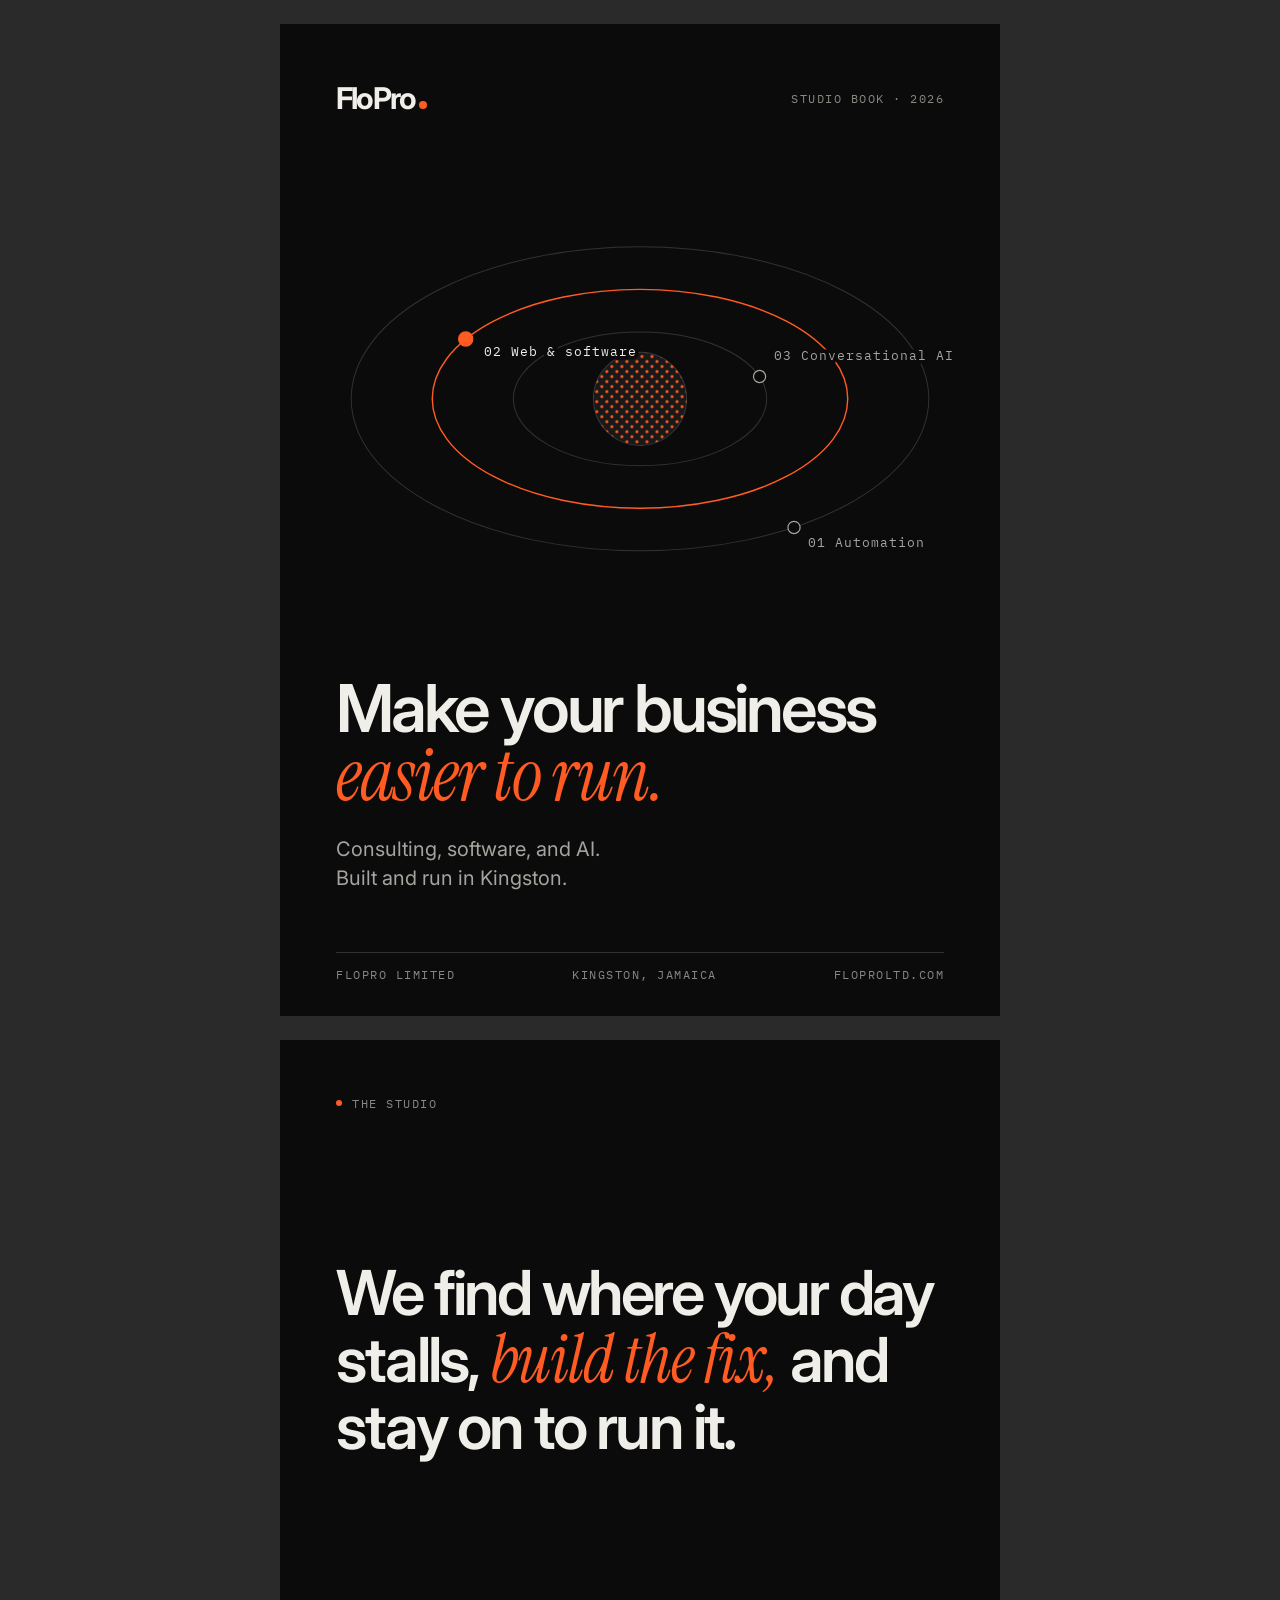
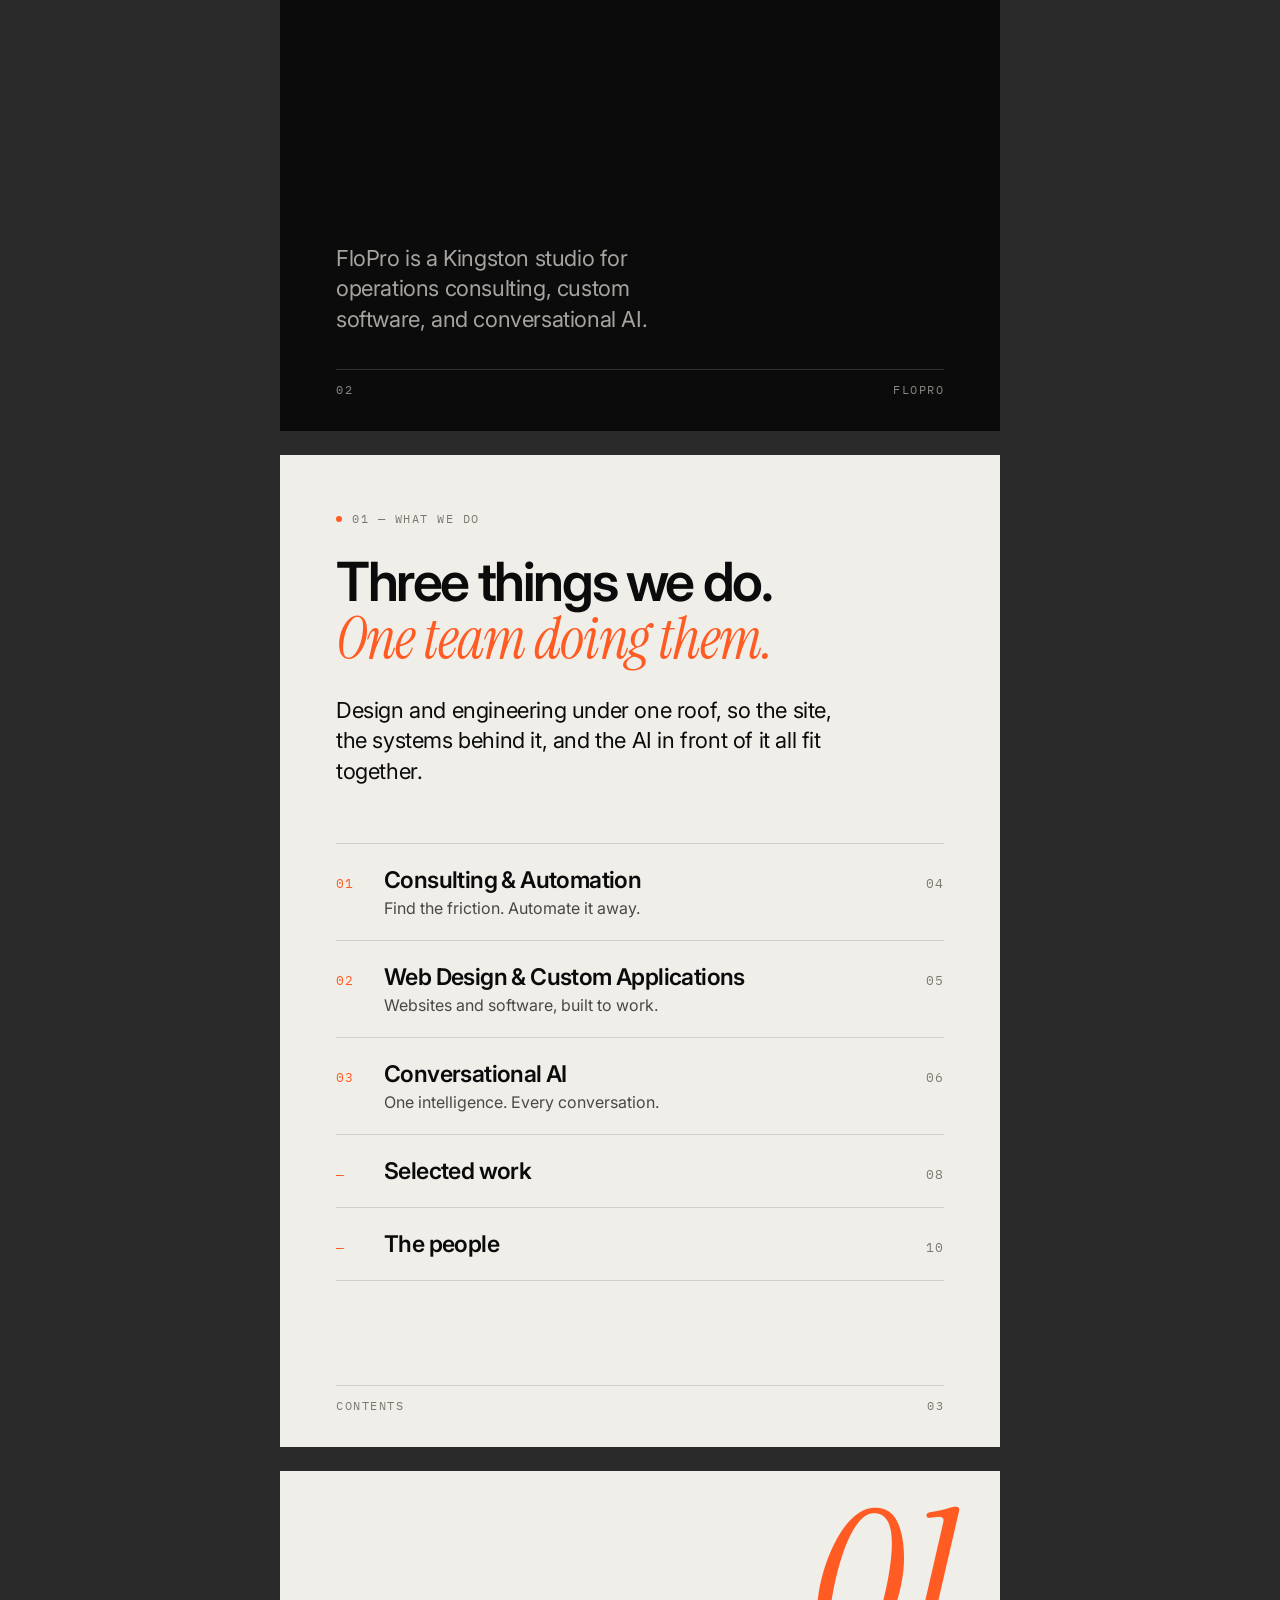
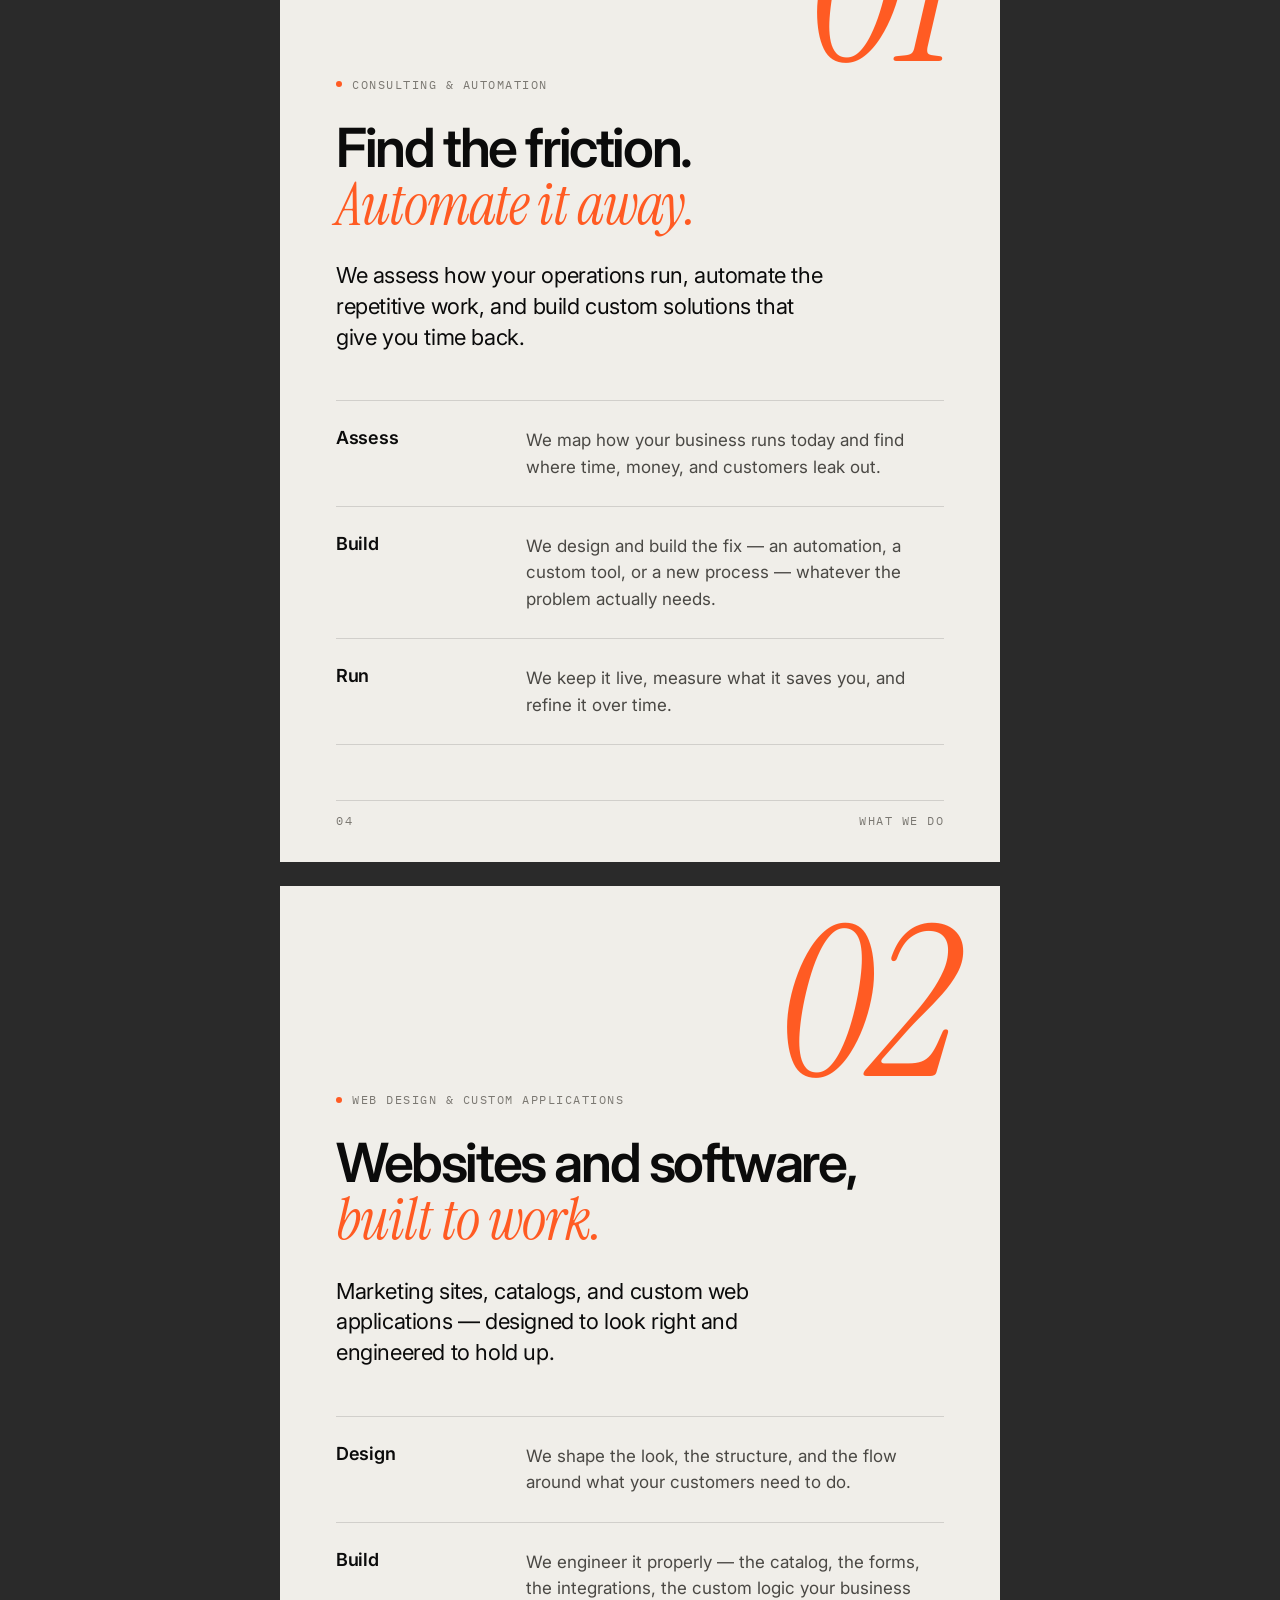
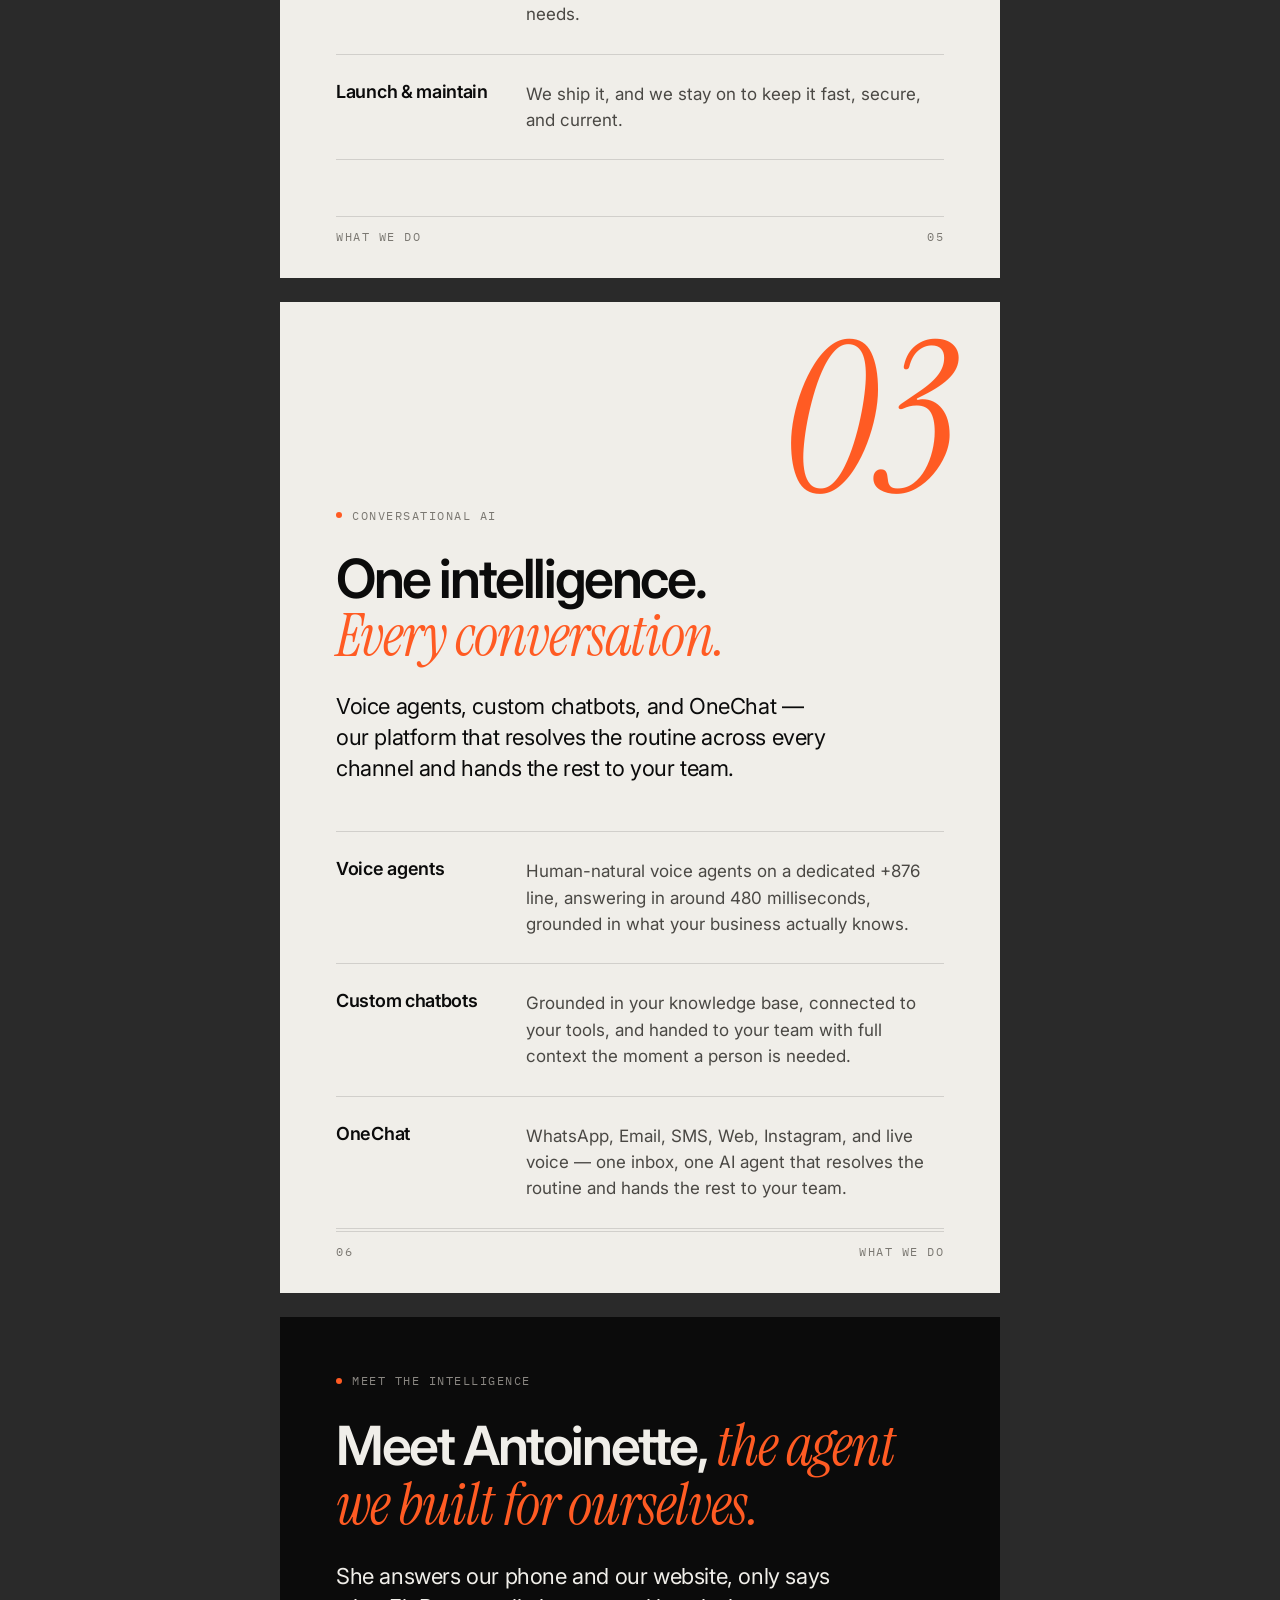
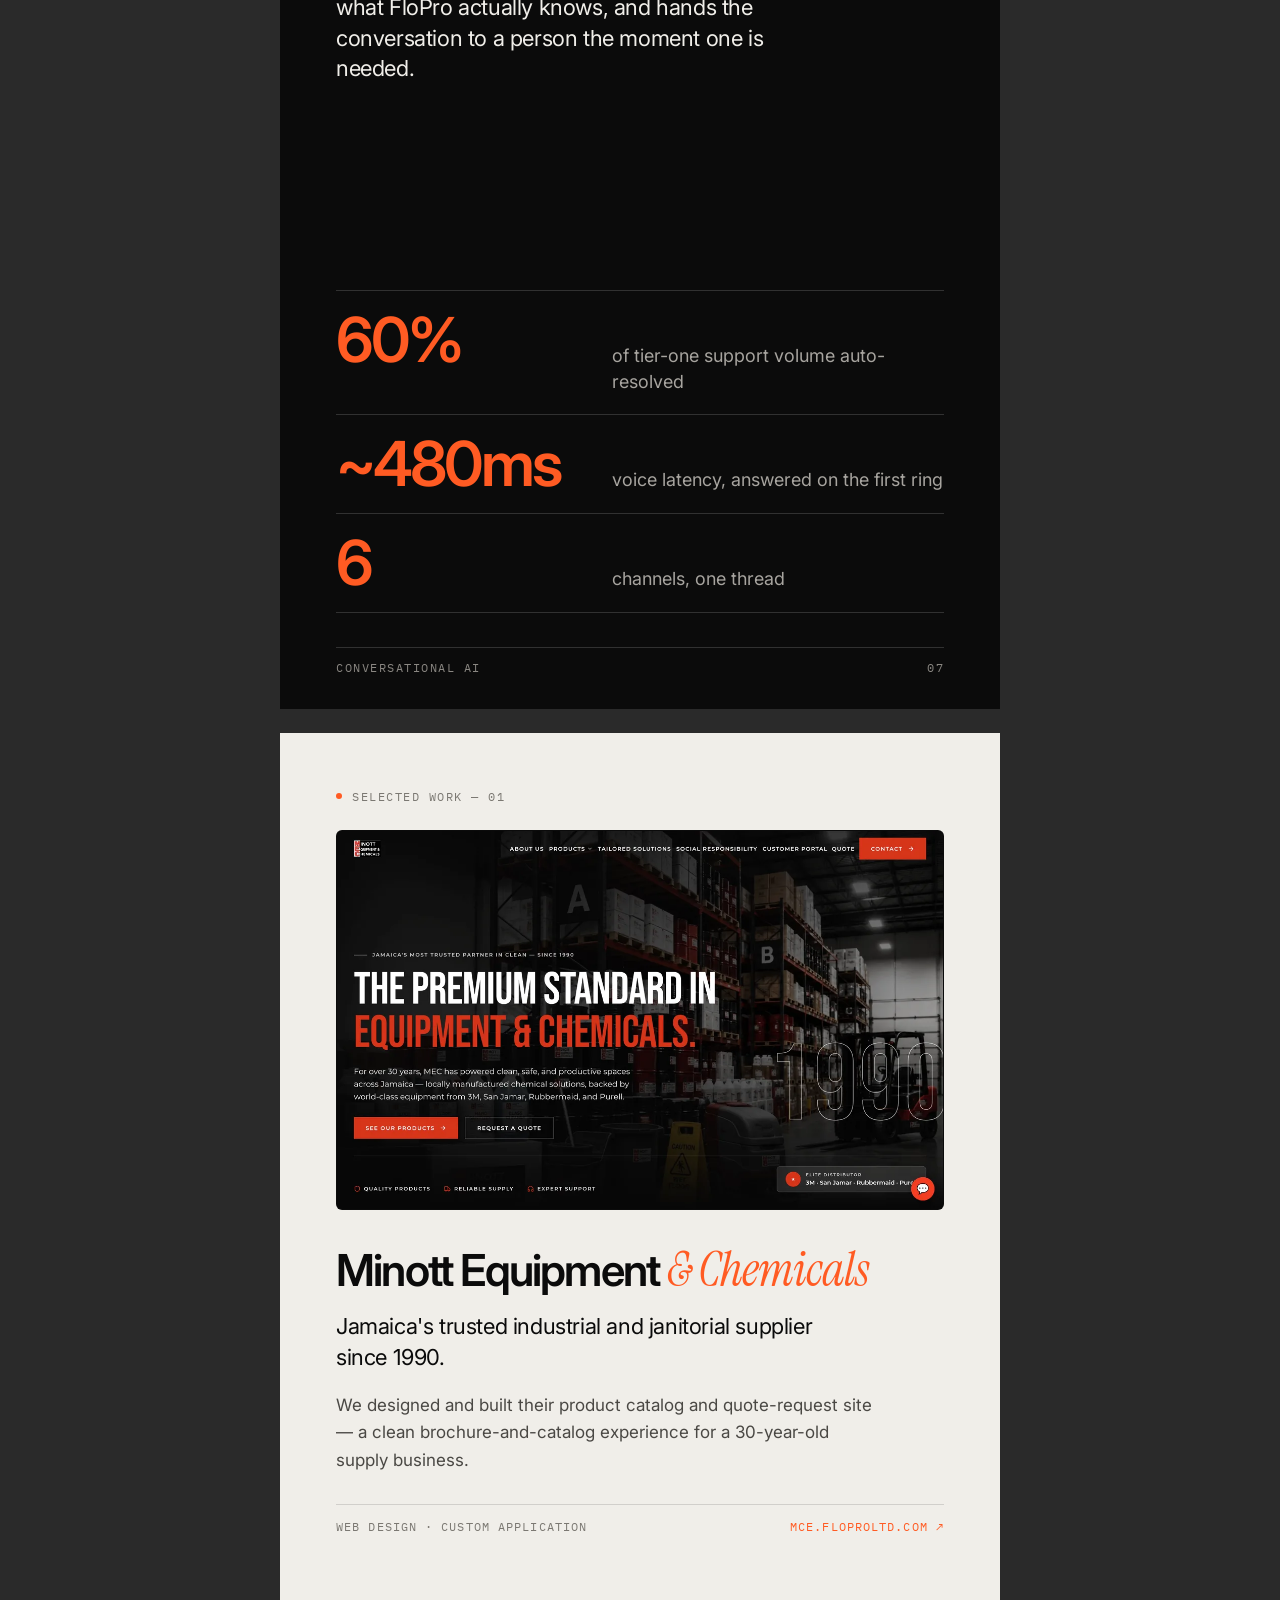
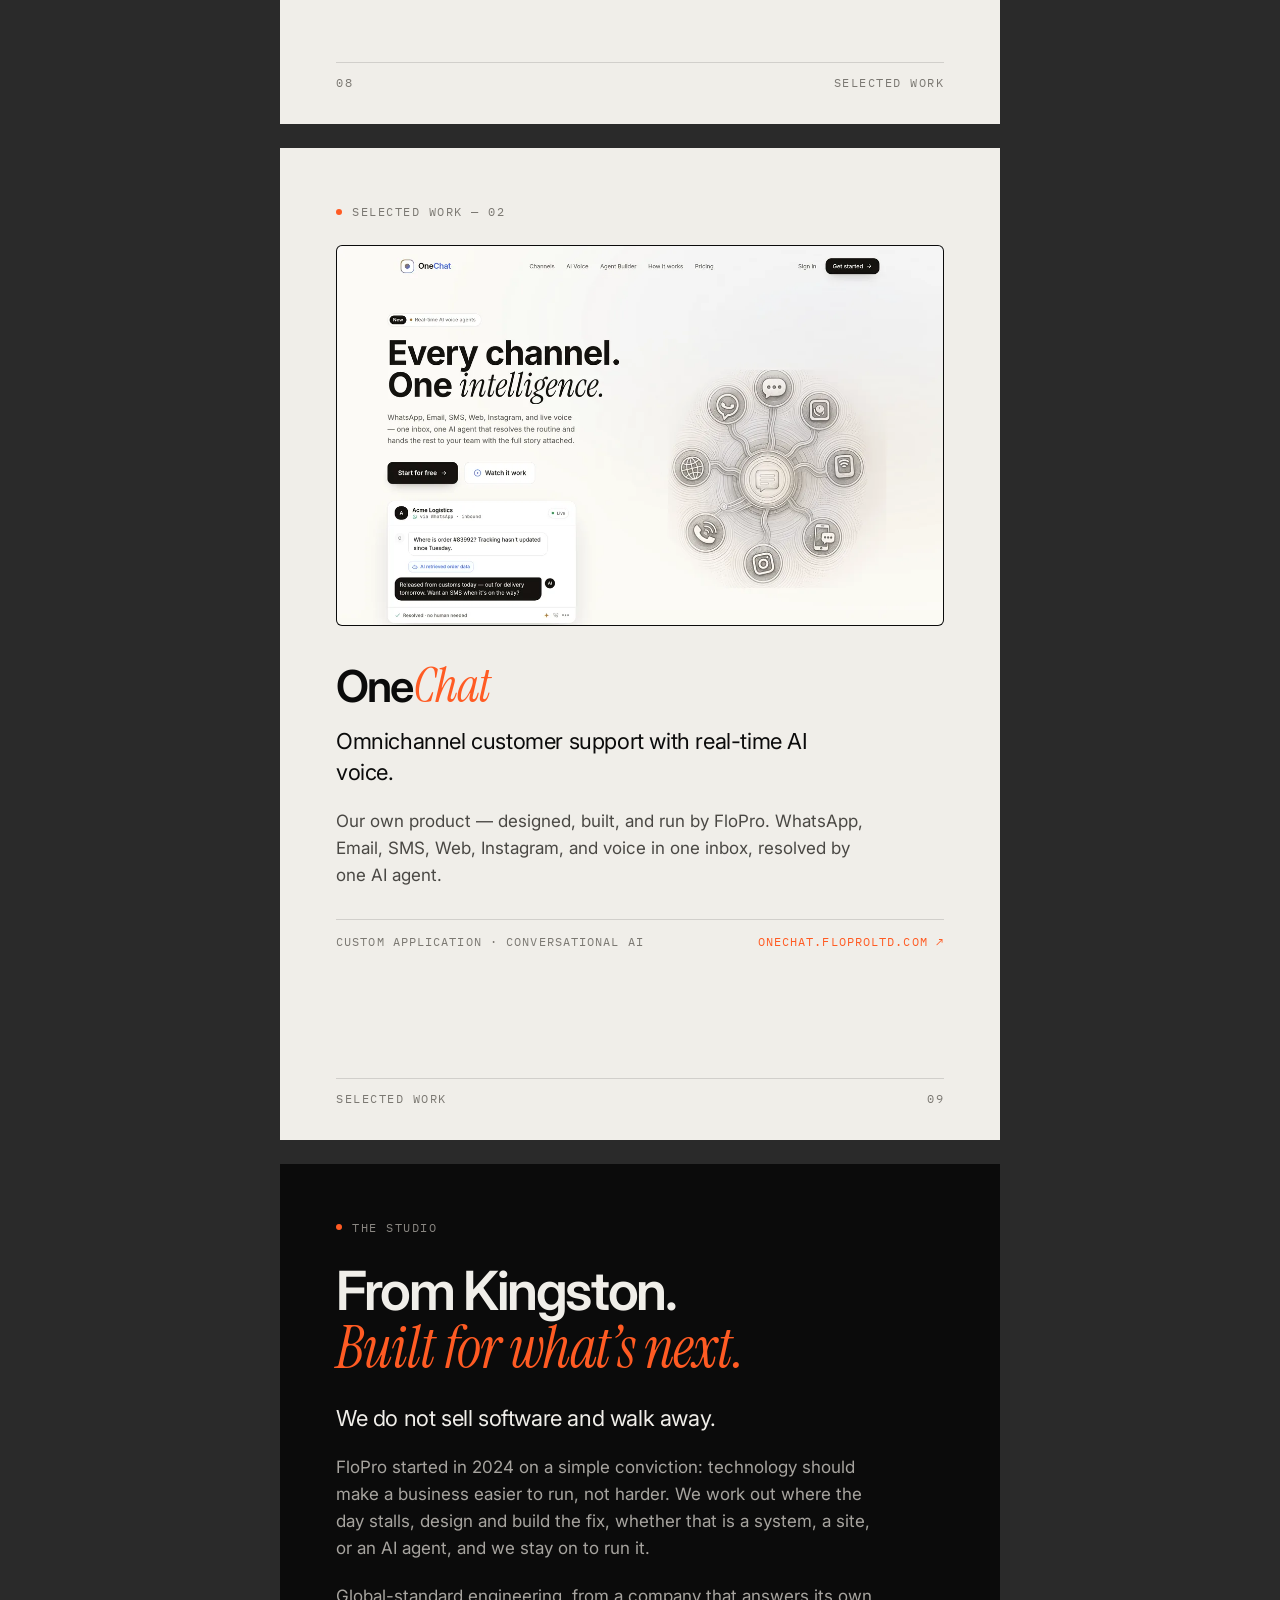
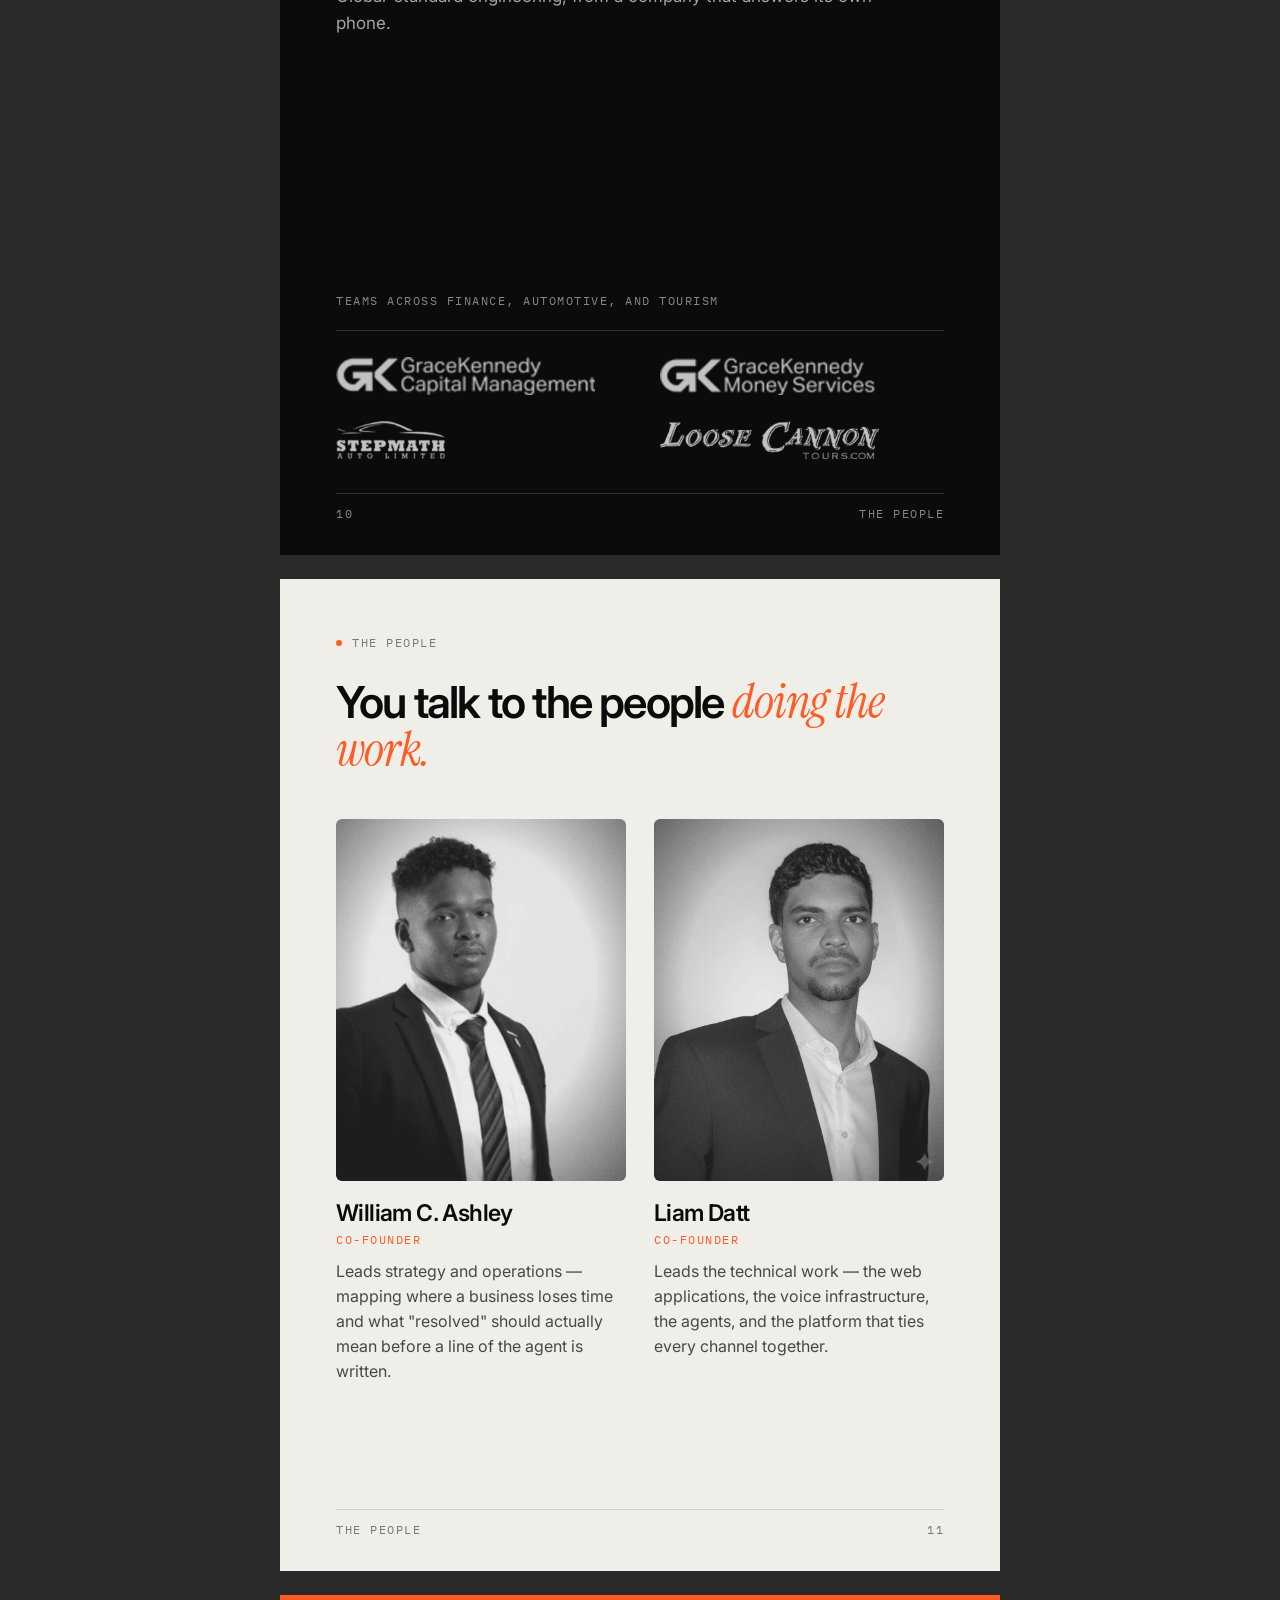
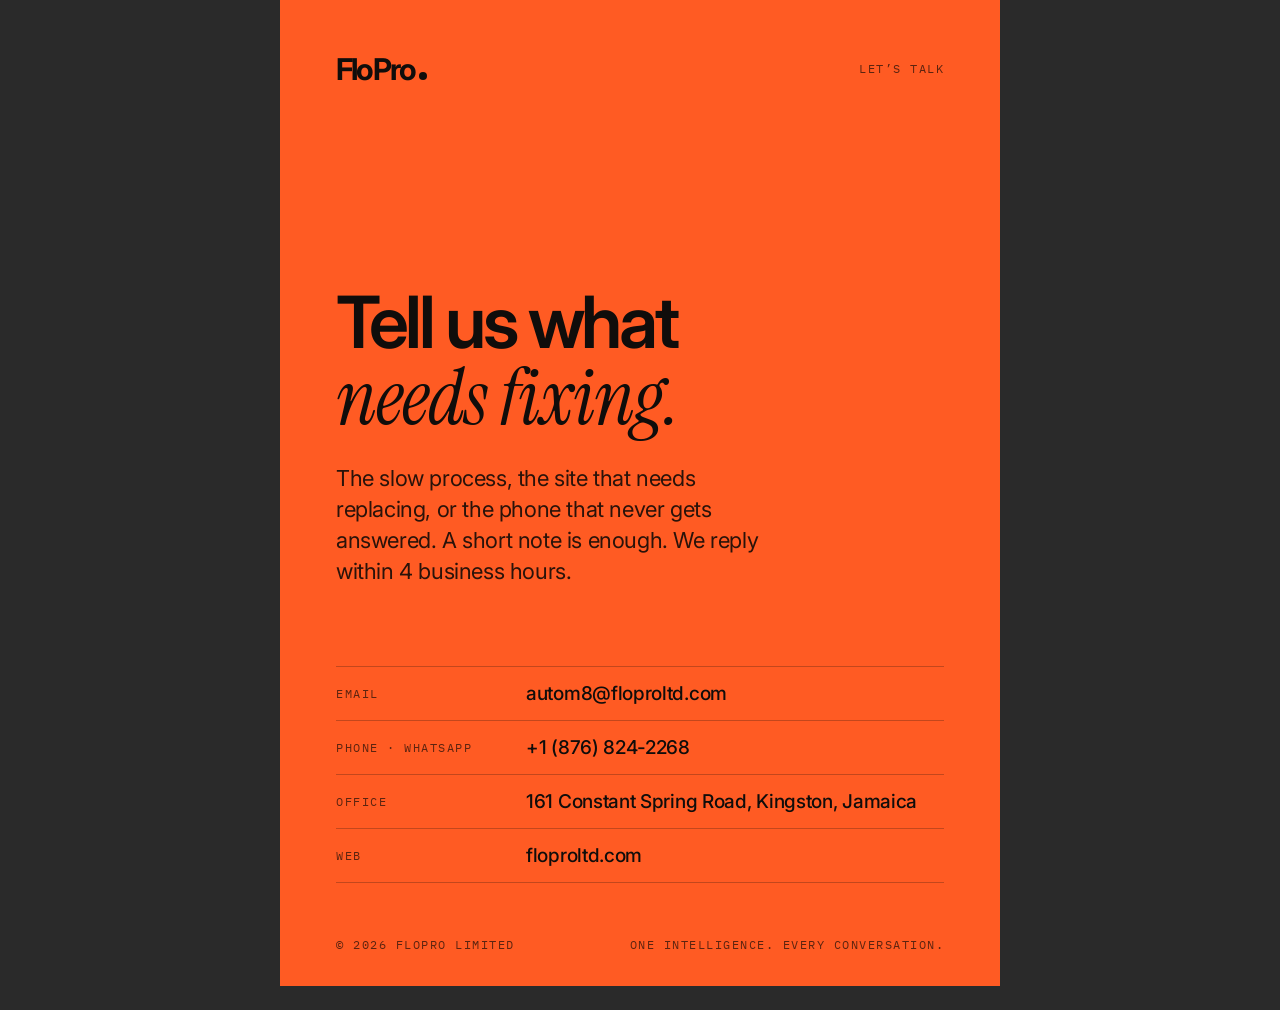
==== src/pages.html @ 4c6b3d6b "FloPro studio book: page sources, openzine build, and static Dockerfile" ====
<!doctype html>
<html lang="en">
<head>
<meta charset="utf-8">
<title>FloPro — the book (page sources)</title>
<link rel="preconnect" href="https://fonts.googleapis.com">
<link rel="preconnect" href="https://fonts.gstatic.com" crossorigin>
<link href="https://fonts.googleapis.com/css2?family=IBM+Plex+Mono:wght@400;500&family=Instrument+Serif:ital@0;1&family=Inter:wght@400;500;600;700&display=block" rel="stylesheet">
<link rel="stylesheet" href="pages.css">
</head>
<body>

<!-- 01 · front cover -->
<section class="page dark cover">
    <header class="cover__top">
        <span class="wordmark">FloPro</span>
        <span class="micro">Studio book · 2026</span>
    </header>
    <svg class="orbit" viewBox="0 0 600 420" aria-hidden="true">
        <defs>
            <pattern id="dither" width="7" height="7" patternUnits="userSpaceOnUse" patternTransform="rotate(45)">
                <circle cx="3.5" cy="3.5" r="1.5" fill="#ff5b23"/>
            </pattern>
        </defs>
        <ellipse class="ring" cx="300" cy="210" rx="285" ry="150"/>
        <ellipse class="ring ring--lit" cx="300" cy="210" rx="205" ry="108"/>
        <ellipse class="ring" cx="300" cy="210" rx="125" ry="66"/>
        <circle cx="300" cy="210" r="46" fill="#191919" stroke="#ffffff28"/>
        <circle cx="300" cy="210" r="46" fill="url(#dither)"/>
        <g class="node"><circle cx="418" cy="188" r="6"/><text x="432" y="172">03 Conversational AI</text></g>
        <g class="node node--lit"><circle cx="128" cy="151" r="7"/><text x="146" y="168">02 Web &amp; software</text></g>
        <g class="node"><circle cx="452" cy="337" r="6"/><text x="466" y="356">01 Automation</text></g>
    </svg>
    <div class="cover__title">
        <h1>Make your business<br><em>easier to run.</em></h1>
        <p>Consulting, software, and AI.<br>Built and run in Kingston.</p>
    </div>
    <footer class="cover__foot micro">
        <span>FloPro Limited</span><span>Kingston, Jamaica</span><span>floproltd.com</span>
    </footer>
</section>

<!-- 02 · the statement -->
<section class="page dark">
    <div class="eyebrow"><i></i>The studio</div>
    <p class="statement">We find where your day stalls, <em>build the fix,</em> and stay on to run it.</p>
    <p class="lede lede--bottom">FloPro is a Kingston studio for operations consulting, custom software, and conversational AI.</p>
    <footer class="folio"><span>02</span><span>FloPro</span></footer>
</section>

<!-- 03 · contents -->
<section class="page light">
    <div class="eyebrow"><i></i>01 — What we do</div>
    <h2 class="display">Three things we do.<br><em>One team doing them.</em></h2>
    <p class="lede">Design and engineering under one roof, so the site, the systems behind it, and the AI in front of it all fit together.</p>
    <ol class="toc">
        <li><span class="toc__idx">01</span><span class="toc__name">Consulting &amp; Automation<small>Find the friction. Automate it away.</small></span><span class="toc__pg">04</span></li>
        <li><span class="toc__idx">02</span><span class="toc__name">Web Design &amp; Custom Applications<small>Websites and software, built to work.</small></span><span class="toc__pg">05</span></li>
        <li><span class="toc__idx">03</span><span class="toc__name">Conversational AI<small>One intelligence. Every conversation.</small></span><span class="toc__pg">06</span></li>
        <li><span class="toc__idx">—</span><span class="toc__name">Selected work</span><span class="toc__pg">08</span></li>
        <li><span class="toc__idx">—</span><span class="toc__name">The people</span><span class="toc__pg">10</span></li>
    </ol>
    <footer class="folio"><span>Contents</span><span>03</span></footer>
</section>

<!-- 04 · pillar 01 -->
<section class="page light pillar">
    <div class="pillar__idx">01</div>
    <div class="eyebrow"><i></i>Consulting &amp; Automation</div>
    <h2 class="display">Find the friction.<br><em>Automate it away.</em></h2>
    <p class="lede">We assess how your operations run, automate the repetitive work, and build custom solutions that give you time back.</p>
    <dl class="steps">
        <div><dt>Assess</dt><dd>We map how your business runs today and find where time, money, and customers leak out.</dd></div>
        <div><dt>Build</dt><dd>We design and build the fix — an automation, a custom tool, or a new process — whatever the problem actually needs.</dd></div>
        <div><dt>Run</dt><dd>We keep it live, measure what it saves you, and refine it over time.</dd></div>
    </dl>
    <footer class="folio"><span>04</span><span>What we do</span></footer>
</section>

<!-- 05 · pillar 02 -->
<section class="page light pillar">
    <div class="pillar__idx">02</div>
    <div class="eyebrow"><i></i>Web Design &amp; Custom Applications</div>
    <h2 class="display">Websites and software,<br><em>built to work.</em></h2>
    <p class="lede">Marketing sites, catalogs, and custom web applications — designed to look right and engineered to hold up.</p>
    <dl class="steps">
        <div><dt>Design</dt><dd>We shape the look, the structure, and the flow around what your customers need to do.</dd></div>
        <div><dt>Build</dt><dd>We engineer it properly — the catalog, the forms, the integrations, the custom logic your business needs.</dd></div>
        <div><dt>Launch &amp; maintain</dt><dd>We ship it, and we stay on to keep it fast, secure, and current.</dd></div>
    </dl>
    <footer class="folio"><span>What we do</span><span>05</span></footer>
</section>

<!-- 06 · pillar 03 -->
<section class="page light pillar">
    <div class="pillar__idx">03</div>
    <div class="eyebrow"><i></i>Conversational AI</div>
    <h2 class="display">One intelligence.<br><em>Every conversation.</em></h2>
    <p class="lede">Voice agents, custom chatbots, and OneChat — our platform that resolves the routine across every channel and hands the rest to your team.</p>
    <dl class="steps">
        <div><dt>Voice agents</dt><dd>Human-natural voice agents on a dedicated +876 line, answering in around 480 milliseconds, grounded in what your business actually knows.</dd></div>
        <div><dt>Custom chatbots</dt><dd>Grounded in your knowledge base, connected to your tools, and handed to your team with full context the moment a person is needed.</dd></div>
        <div><dt>OneChat</dt><dd>WhatsApp, Email, SMS, Web, Instagram, and live voice — one inbox, one AI agent that resolves the routine and hands the rest to your team.</dd></div>
    </dl>
    <footer class="folio"><span>06</span><span>What we do</span></footer>
</section>

<!-- 07 · Antoinette + proof -->
<section class="page dark">
    <div class="eyebrow"><i></i>Meet the intelligence</div>
    <h2 class="display">Meet Antoinette, <em>the agent we built for ourselves.</em></h2>
    <p class="lede">She answers our phone and our website, only says what FloPro actually knows, and hands the conversation to a person the moment one is needed.</p>
    <ul class="stats">
        <li><b>60%</b><span>of tier-one support volume auto-resolved</span></li>
        <li><b>~480ms</b><span>voice latency, answered on the first ring</span></li>
        <li><b>6</b><span>channels, one thread</span></li>
    </ul>
    <footer class="folio"><span>Conversational AI</span><span>07</span></footer>
</section>

<!-- 08 · work: MCE -->
<section class="page light case">
    <div class="eyebrow"><i></i>Selected work — 01</div>
    <figure class="shot"><img src="assets/portfolio/mce.webp" alt=""></figure>
    <h2 class="display display--sm">Minott Equipment <em>&amp; Chemicals</em></h2>
    <p class="lede">Jamaica's trusted industrial and janitorial supplier since 1990.</p>
    <p class="body">We designed and built their product catalog and quote-request site — a clean brochure-and-catalog experience for a 30-year-old supply business.</p>
    <div class="meta"><span>Web design · Custom application</span><span>mce.floproltd.com ↗</span></div>
    <footer class="folio"><span>08</span><span>Selected work</span></footer>
</section>

<!-- 09 · work: OneChat -->
<section class="page light case">
    <div class="eyebrow"><i></i>Selected work — 02</div>
    <figure class="shot"><img src="assets/portfolio/onechat.webp" alt=""></figure>
    <h2 class="display display--sm">One<em>Chat</em></h2>
    <p class="lede">Omnichannel customer support with real-time AI voice.</p>
    <p class="body">Our own product — designed, built, and run by FloPro. WhatsApp, Email, SMS, Web, Instagram, and voice in one inbox, resolved by one AI agent.</p>
    <div class="meta"><span>Custom application · Conversational AI</span><span>onechat.floproltd.com ↗</span></div>
    <footer class="folio"><span>Selected work</span><span>09</span></footer>
</section>

<!-- 10 · about -->
<section class="page dark">
    <div class="eyebrow"><i></i>The studio</div>
    <h2 class="display">From Kingston.<br><em>Built for what’s next.</em></h2>
    <p class="lede">We do not sell software and walk away.</p>
    <p class="body">FloPro started in 2024 on a simple conviction: technology should make a business easier to run, not harder. We work out where the day stalls, design and build the fix, whether that is a system, a site, or an AI agent, and we stay on to run it.</p>
    <p class="body">Global-standard engineering, from a company that answers its own phone.</p>
    <div class="clients">
        <div class="micro">Teams across finance, automotive, and tourism</div>
        <div class="clients__row">
            <img src="assets/clients/gk-capital-management-mono.webp" alt="GK Capital Management">
            <img src="assets/clients/gk-money-services-mono.webp" alt="GK Money Services">
            <img src="assets/clients/stepmath-auto-mono.webp" alt="Stepmath Auto">
            <img src="assets/clients/loose-cannon-tours-mono.webp" alt="Loose Cannon Tours">
        </div>
    </div>
    <footer class="folio"><span>10</span><span>The people</span></footer>
</section>

<!-- 11 · founders -->
<section class="page light">
    <div class="eyebrow"><i></i>The people</div>
    <h2 class="display display--sm">You talk to the people <em>doing the work.</em></h2>
    <div class="founders">
        <article>
            <img src="assets/founders/william-ashley.webp" alt="">
            <h3>William C. Ashley</h3>
            <div class="micro">Co-founder</div>
            <p>Leads strategy and operations — mapping where a business loses time and what "resolved" should actually mean before a line of the agent is written.</p>
        </article>
        <article>
            <img src="assets/founders/liam-datt.webp" alt="">
            <h3>Liam Datt</h3>
            <div class="micro">Co-founder</div>
            <p>Leads the technical work — the web applications, the voice infrastructure, the agents, and the platform that ties every channel together.</p>
        </article>
    </div>
    <footer class="folio"><span>The people</span><span>11</span></footer>
</section>

<!-- 12 · back cover -->
<section class="page accent back">
    <header class="cover__top">
        <span class="wordmark">FloPro</span>
        <span class="micro">Let’s talk</span>
    </header>
    <div class="back__body">
        <h2 class="display">Tell us what<br><em>needs fixing.</em></h2>
        <p class="lede">The slow process, the site that needs replacing, or the phone that never gets answered. A short note is enough. We reply within 4 business hours.</p>
    </div>
    <dl class="contact">
        <div><dt>Email</dt><dd>autom8@floproltd.com</dd></div>
        <div><dt>Phone · WhatsApp</dt><dd>+1 (876) 824-2268</dd></div>
        <div><dt>Office</dt><dd>161 Constant Spring Road, Kingston, Jamaica</dd></div>
        <div><dt>Web</dt><dd>floproltd.com</dd></div>
    </dl>
    <footer class="cover__foot micro"><span>© 2026 FloPro Limited</span><span>One intelligence. Every conversation.</span></footer>
</section>

<script>
// ?p=N shows one page at print size for the screenshot step; without it, all pages stack for proofing.
const p = Number(new URLSearchParams(location.search).get('p'));
if (p) {
    document.documentElement.classList.add('single');
    document.querySelectorAll('.page').forEach((el, i) => { if (i + 1 !== p) el.remove(); });
}
</script>
</body>
</html>
---- src/pages.css ----
/* FloPro book pages. Tokens are the 2D studio system's (portfolio-website/src/os/site/studio.css).
   A page is 720 x 991.5 CSS px (openzine's 1 : 1.377), rendered at 2x to 1440 x 1983. */
:root {
    --bg: #0b0b0b;
    --bg-3: #191919;
    --text: #f0eee9;
    --text-2: #a7a49f;
    --text-3: #8a8782;
    --accent: #ff5b23;
    --accent-2: #ff8a57;
    --border: #ffffff15;
    --border-2: #ffffff28;
    --sans: 'Inter', system-ui, sans-serif;
    --serif: 'Instrument Serif', Georgia, serif;
    --mono: 'IBM Plex Mono', monospace;
}
* { box-sizing: border-box; margin: 0; padding: 0; }
body { background: #2a2a2a; font-family: var(--sans); -webkit-font-smoothing: antialiased; }
.page {
    position: relative;
    width: 720px;
    height: 991.5px;
    margin: 24px auto;
    padding: 56px 56px 0;
    overflow: hidden;
    display: flex;
    flex-direction: column;
    background: var(--page);
    color: var(--ink);
}
.single body { background: var(--bg); }
.single .page { margin: 0; zoom: 2; }

.dark { --page: var(--bg); --ink: var(--text); --ink-2: var(--text-2); --ink-3: var(--text-3); --rule: var(--border-2); }
.light { --page: #f0eee9; --ink: #0b0b0b; --ink-2: #4a4844; --ink-3: #7b7872; --rule: #0b0b0b22; }
.accent { --page: var(--accent); --ink: #100d0b; --ink-2: #2a130a; --ink-3: #5c2410; --rule: #100d0b40; }

em { font-family: var(--serif); font-style: italic; font-weight: 400; letter-spacing: -0.01em; }
.dark em, .light em { color: var(--accent); }
.micro, .eyebrow {
    font-family: var(--mono);
    font-size: 12px;
    letter-spacing: 1.5px;
    text-transform: uppercase;
    color: var(--ink-3);
}
.eyebrow { display: flex; align-items: center; gap: 10px; }
.eyebrow i { width: 6px; height: 6px; border-radius: 50%; background: var(--accent); }
.accent .eyebrow i { background: var(--ink); }
.wordmark { font-size: 30px; font-weight: 700; letter-spacing: -1.8px; }
.wordmark::after {
    content: '';
    display: inline-block;
    width: 8px;
    height: 8px;
    margin-left: 4px;
    border-radius: 50%;
    background: var(--accent);
}
.accent .wordmark::after { background: var(--ink); }

.display { margin-top: 28px; font-size: 54px; line-height: 1.02; font-weight: 600; letter-spacing: -2.4px; }
.display em { font-size: 1.08em; letter-spacing: -1px; }
.display--sm { font-size: 44px; letter-spacing: -1.8px; }
.lede { margin-top: 26px; max-width: 500px; font-size: 22px; line-height: 1.4; letter-spacing: -0.4px; color: var(--ink); }
.lede--bottom { margin-top: auto; margin-bottom: 96px; max-width: 380px; color: var(--ink-2); }
.body { margin-top: 20px; max-width: 540px; font-size: 17px; line-height: 1.6; color: var(--ink-2); }
.statement { margin-top: 150px; font-size: 62px; line-height: 1.04; font-weight: 600; letter-spacing: -2.8px; }
.statement em { font-size: 1.08em; letter-spacing: -1.2px; }

.folio {
    position: absolute;
    left: 56px;
    right: 56px;
    bottom: 34px;
    display: flex;
    justify-content: space-between;
    padding-top: 12px;
    border-top: 1px solid var(--rule);
    font-family: var(--mono);
    font-size: 11.5px;
    letter-spacing: 1.5px;
    text-transform: uppercase;
    color: var(--ink-3);
}

/* covers */
.cover__top { display: flex; align-items: center; justify-content: space-between; }
.cover__foot {
    display: flex;
    justify-content: space-between;
    margin-top: auto;
    padding: 14px 0 34px;
    border-top: 1px solid var(--rule);
}
.orbit { width: 100%; margin-top: 70px; overflow: visible; }
.ring { fill: none; stroke: var(--border-2); stroke-width: 1; }
.ring--lit { stroke: var(--accent); stroke-width: 1.4; }
.node circle { fill: var(--bg); stroke: var(--text-2); stroke-width: 1.2; }
.node text { font-family: var(--mono); font-size: 12.5px; letter-spacing: 1px; fill: var(--text-2); paint-order: stroke; stroke: var(--bg); stroke-width: 7px; }
.node--lit circle { fill: var(--accent); stroke: var(--accent); }
.node--lit text { fill: var(--text); }
.cover__title { margin-top: 64px; }
.cover__title h1 { font-size: 66px; line-height: 0.98; font-weight: 600; letter-spacing: -3.2px; }
.cover__title h1 em { font-size: 1.1em; letter-spacing: -1.4px; }
.cover__title p { margin-top: 24px; font-size: 20px; line-height: 1.45; color: var(--text-2); }

/* contents */
.toc { margin-top: 56px; list-style: none; border-top: 1px solid var(--rule); }
.toc li { display: flex; align-items: baseline; gap: 22px; padding: 22px 0; border-bottom: 1px solid var(--rule); }
.toc__idx, .toc__pg { font-family: var(--mono); font-size: 13px; letter-spacing: 1.2px; color: var(--ink-3); }
.toc__idx { width: 26px; color: var(--accent); }
.toc__name { flex: 1; font-size: 23px; font-weight: 600; letter-spacing: -0.6px; }
.toc__name small { display: block; margin-top: 4px; font-size: 16px; font-weight: 400; letter-spacing: 0; color: var(--ink-2); }

/* pillars */
.pillar__idx {
    position: absolute;
    top: 14px;
    right: 44px;
    font-family: var(--serif);
    font-style: italic;
    font-size: 210px;
    line-height: 1;
    color: var(--accent);
}
.pillar .eyebrow { margin-top: 150px; }
.steps { margin-top: 48px; border-top: 1px solid var(--rule); }
.steps div { display: grid; grid-template-columns: 170px 1fr; gap: 20px; padding: 26px 0; border-bottom: 1px solid var(--rule); }
.steps dt { font-size: 18px; font-weight: 600; letter-spacing: -0.3px; }
.steps dd { font-size: 17px; line-height: 1.55; color: var(--ink-2); }

/* proof */
.stats { margin-top: auto; margin-bottom: 96px; list-style: none; border-top: 1px solid var(--rule); }
.stats li { display: flex; align-items: baseline; gap: 26px; padding: 18px 0; border-bottom: 1px solid var(--rule); }
.stats b { width: 250px; font-size: 62px; font-weight: 600; letter-spacing: -3px; line-height: 1; color: var(--accent); }
.stats span { flex: 1; font-size: 18px; line-height: 1.45; color: var(--ink-2); }

/* work */
.shot { margin-top: 26px; border: 1px solid var(--rule); border-radius: 6px; overflow: hidden; background: var(--bg); }
.shot img { display: block; width: 100%; }
.case .display { margin-top: 36px; }
.case .lede { margin-top: 16px; }
.meta {
    display: flex;
    justify-content: space-between;
    margin-top: 30px;
    padding-top: 14px;
    border-top: 1px solid var(--rule);
    font-family: var(--mono);
    font-size: 12px;
    letter-spacing: 1.1px;
    text-transform: uppercase;
    color: var(--ink-3);
}
.meta span:last-child { color: var(--accent); }

/* about */
.clients { margin-top: auto; margin-bottom: 96px; }
.clients__row { display: grid; grid-template-columns: 1fr 1fr; gap: 26px 40px; margin-top: 22px; padding-top: 26px; border-top: 1px solid var(--rule); }
.clients__row img { height: 38px; max-width: 100%; object-fit: contain; object-position: left; filter: brightness(0) invert(1); opacity: 0.75; }
.founders { display: grid; grid-template-columns: 1fr 1fr; gap: 28px; margin-top: 44px; }
.founders img { display: block; width: 100%; aspect-ratio: 4 / 5; object-fit: cover; border-radius: 6px; filter: grayscale(1) contrast(1.05); }
.founders h3 { margin-top: 18px; font-size: 23px; font-weight: 600; letter-spacing: -0.6px; }
.founders .micro { margin-top: 5px; color: var(--accent); }
.founders p { margin-top: 12px; font-size: 16px; line-height: 1.55; color: var(--ink-2); }

/* back cover */
.back__body { margin-top: 170px; }
.back .display { font-size: 72px; letter-spacing: -3.4px; }
.back .lede { max-width: 440px; color: var(--ink-2); }
.contact { margin-top: auto; border-top: 1px solid var(--rule); }
.contact div { display: grid; grid-template-columns: 190px 1fr; padding: 15px 0; border-bottom: 1px solid var(--rule); }
.contact dt { font-family: var(--mono); font-size: 12px; letter-spacing: 1.5px; text-transform: uppercase; color: var(--ink-3); align-self: center; }
.contact dd { font-size: 19px; font-weight: 500; letter-spacing: -0.3px; }
.back .cover__foot { margin-top: 40px; border-top: 0; color: var(--ink-3); }
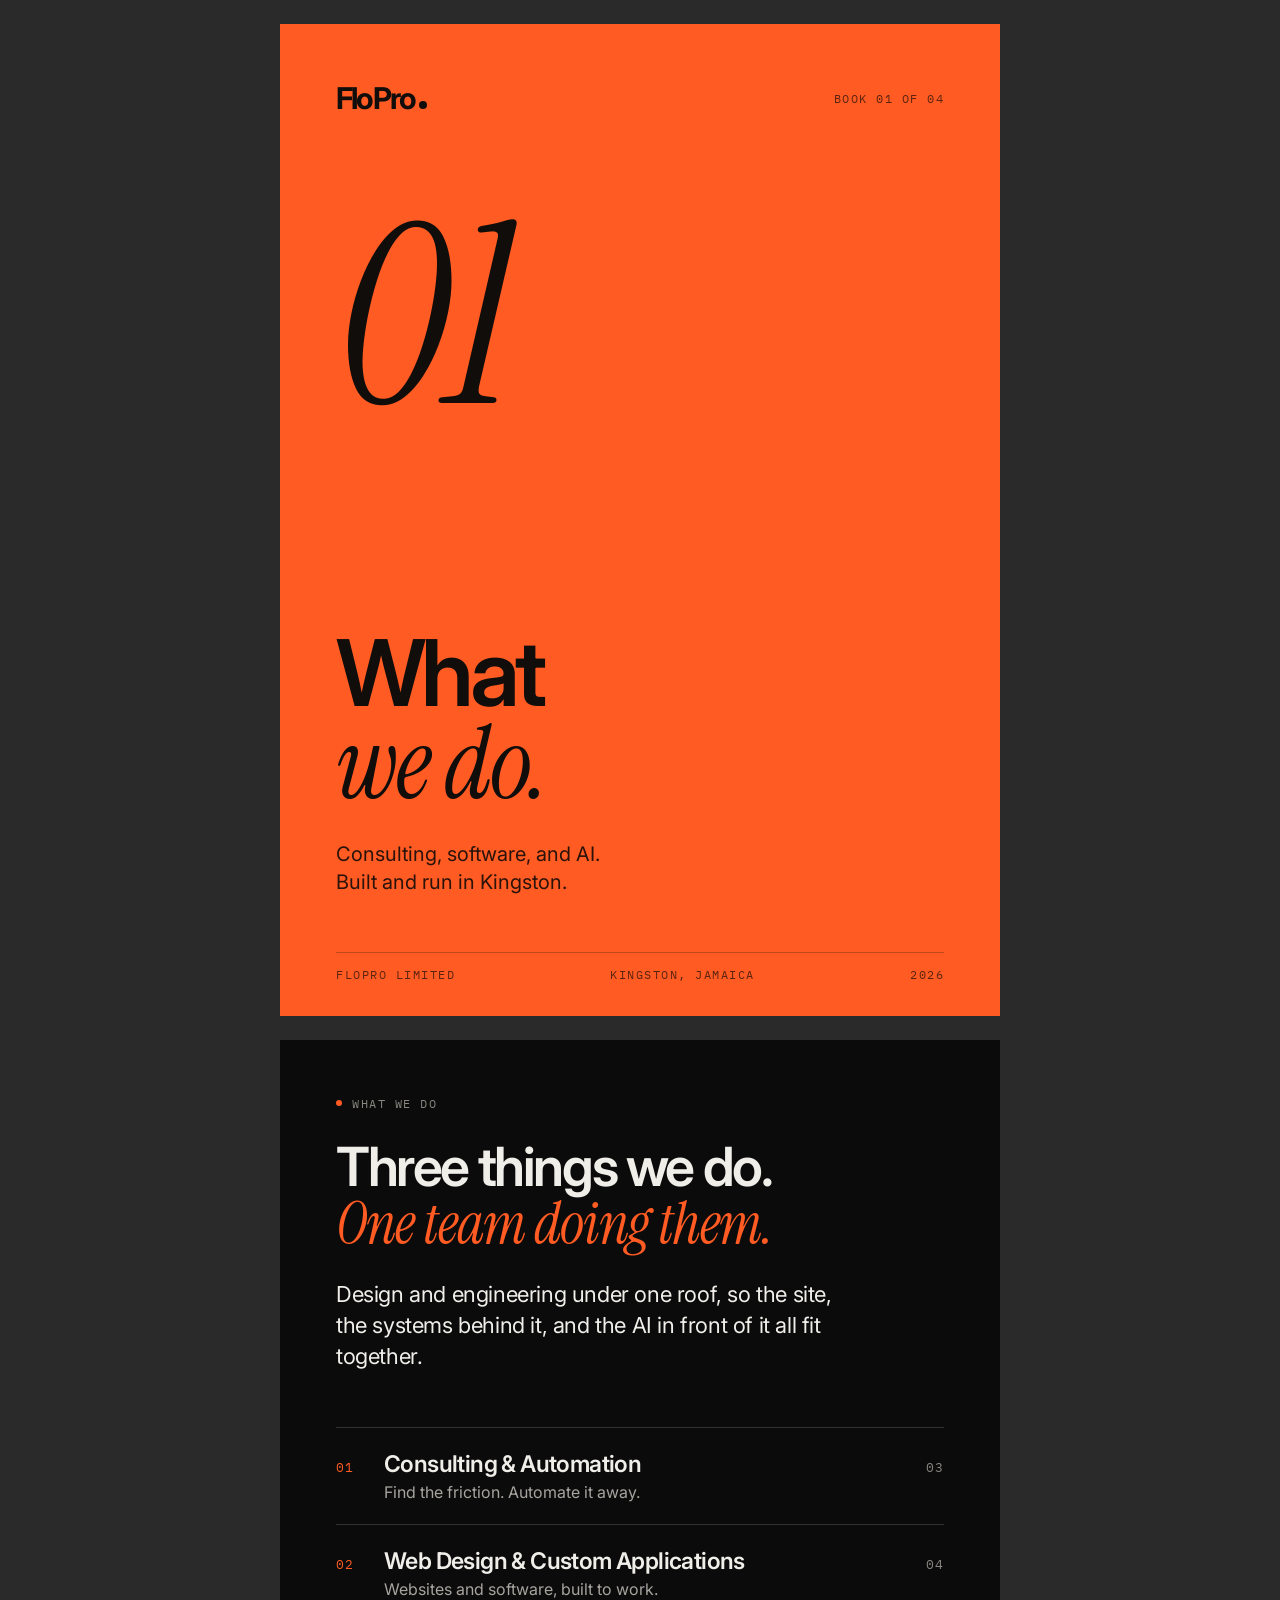
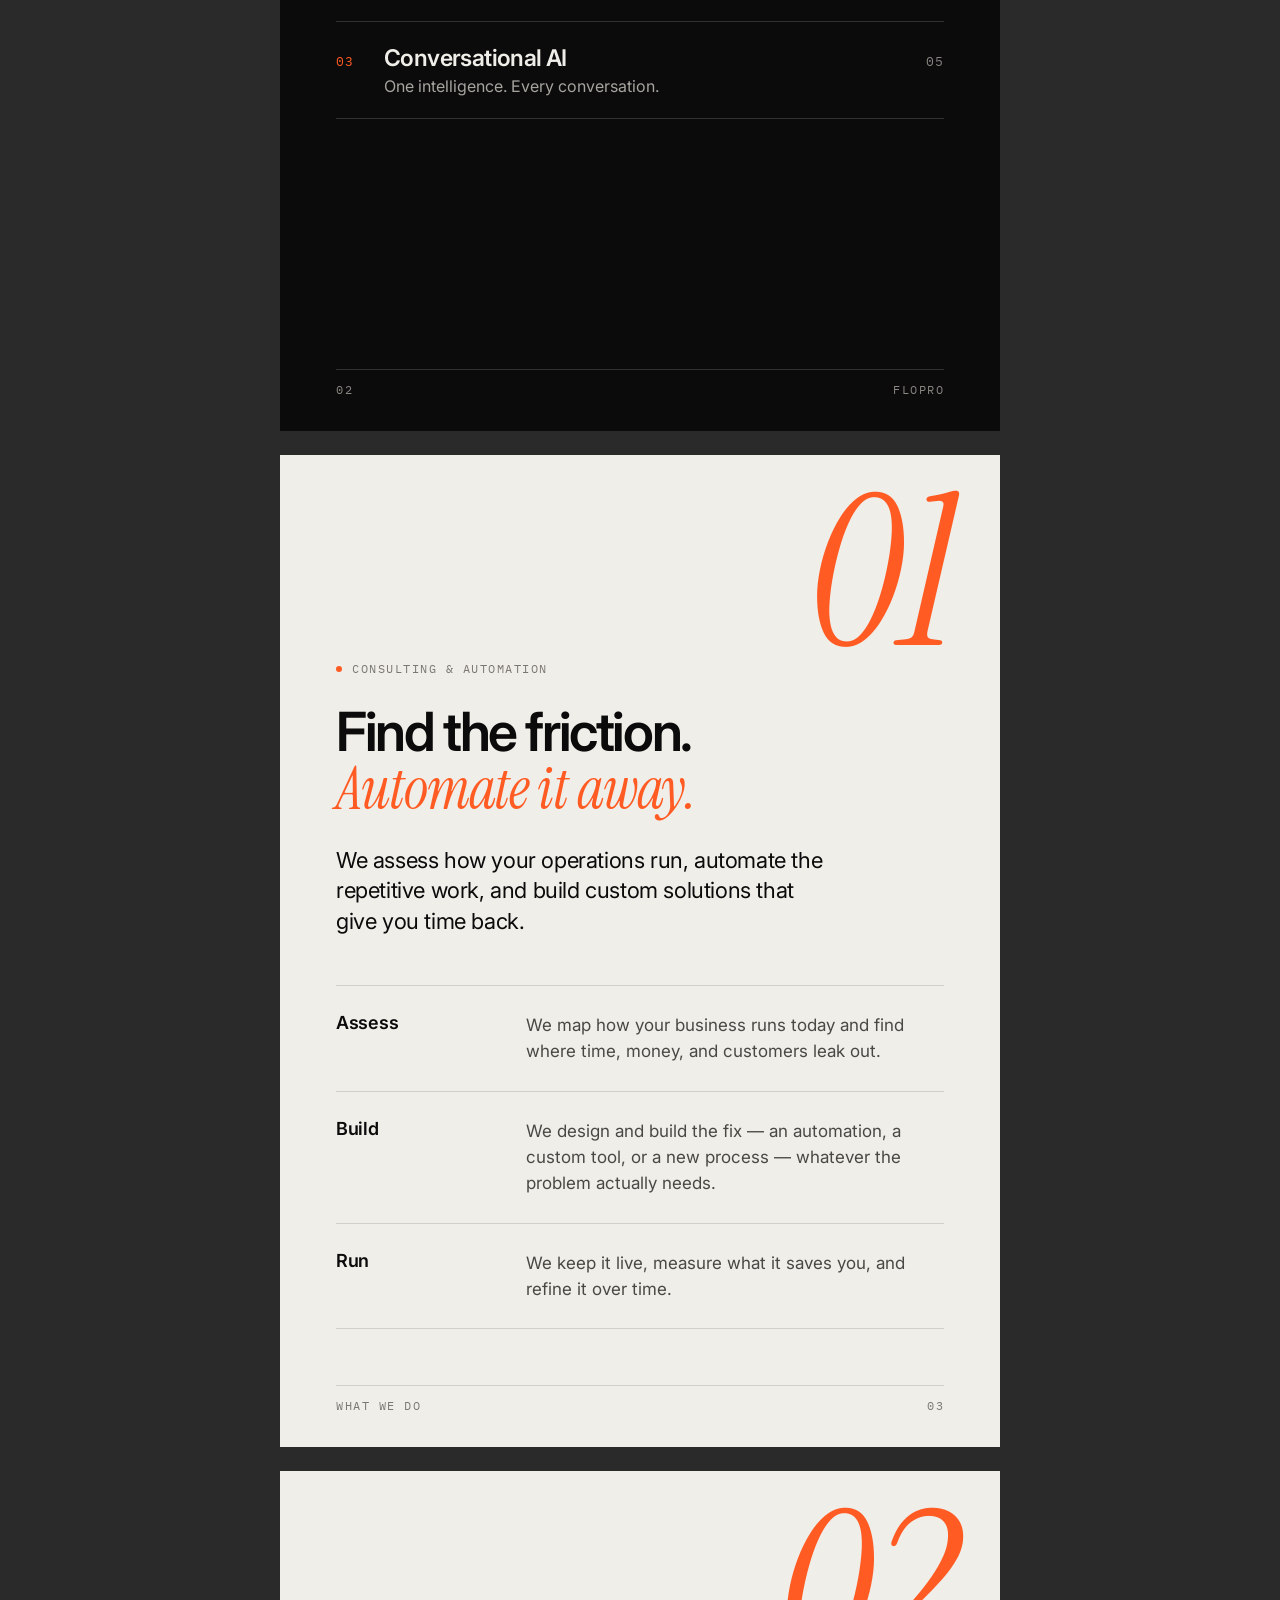
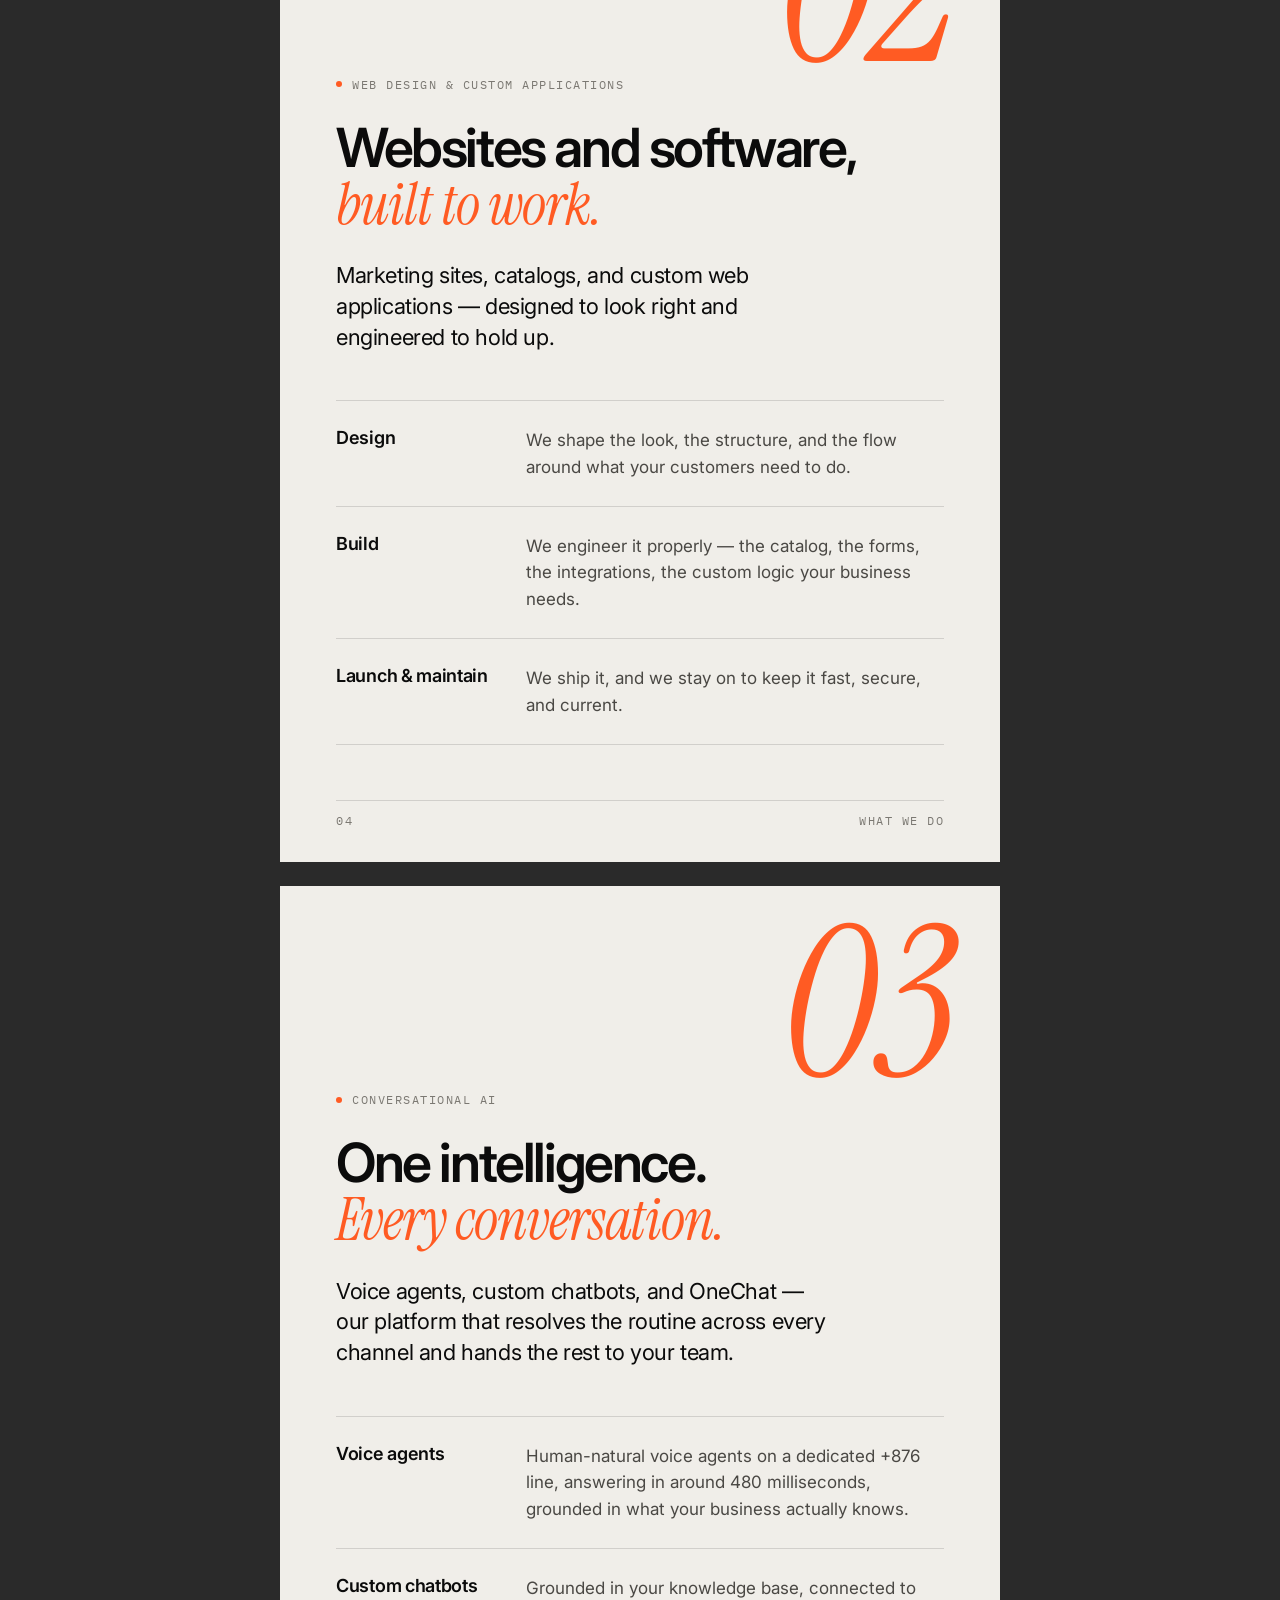
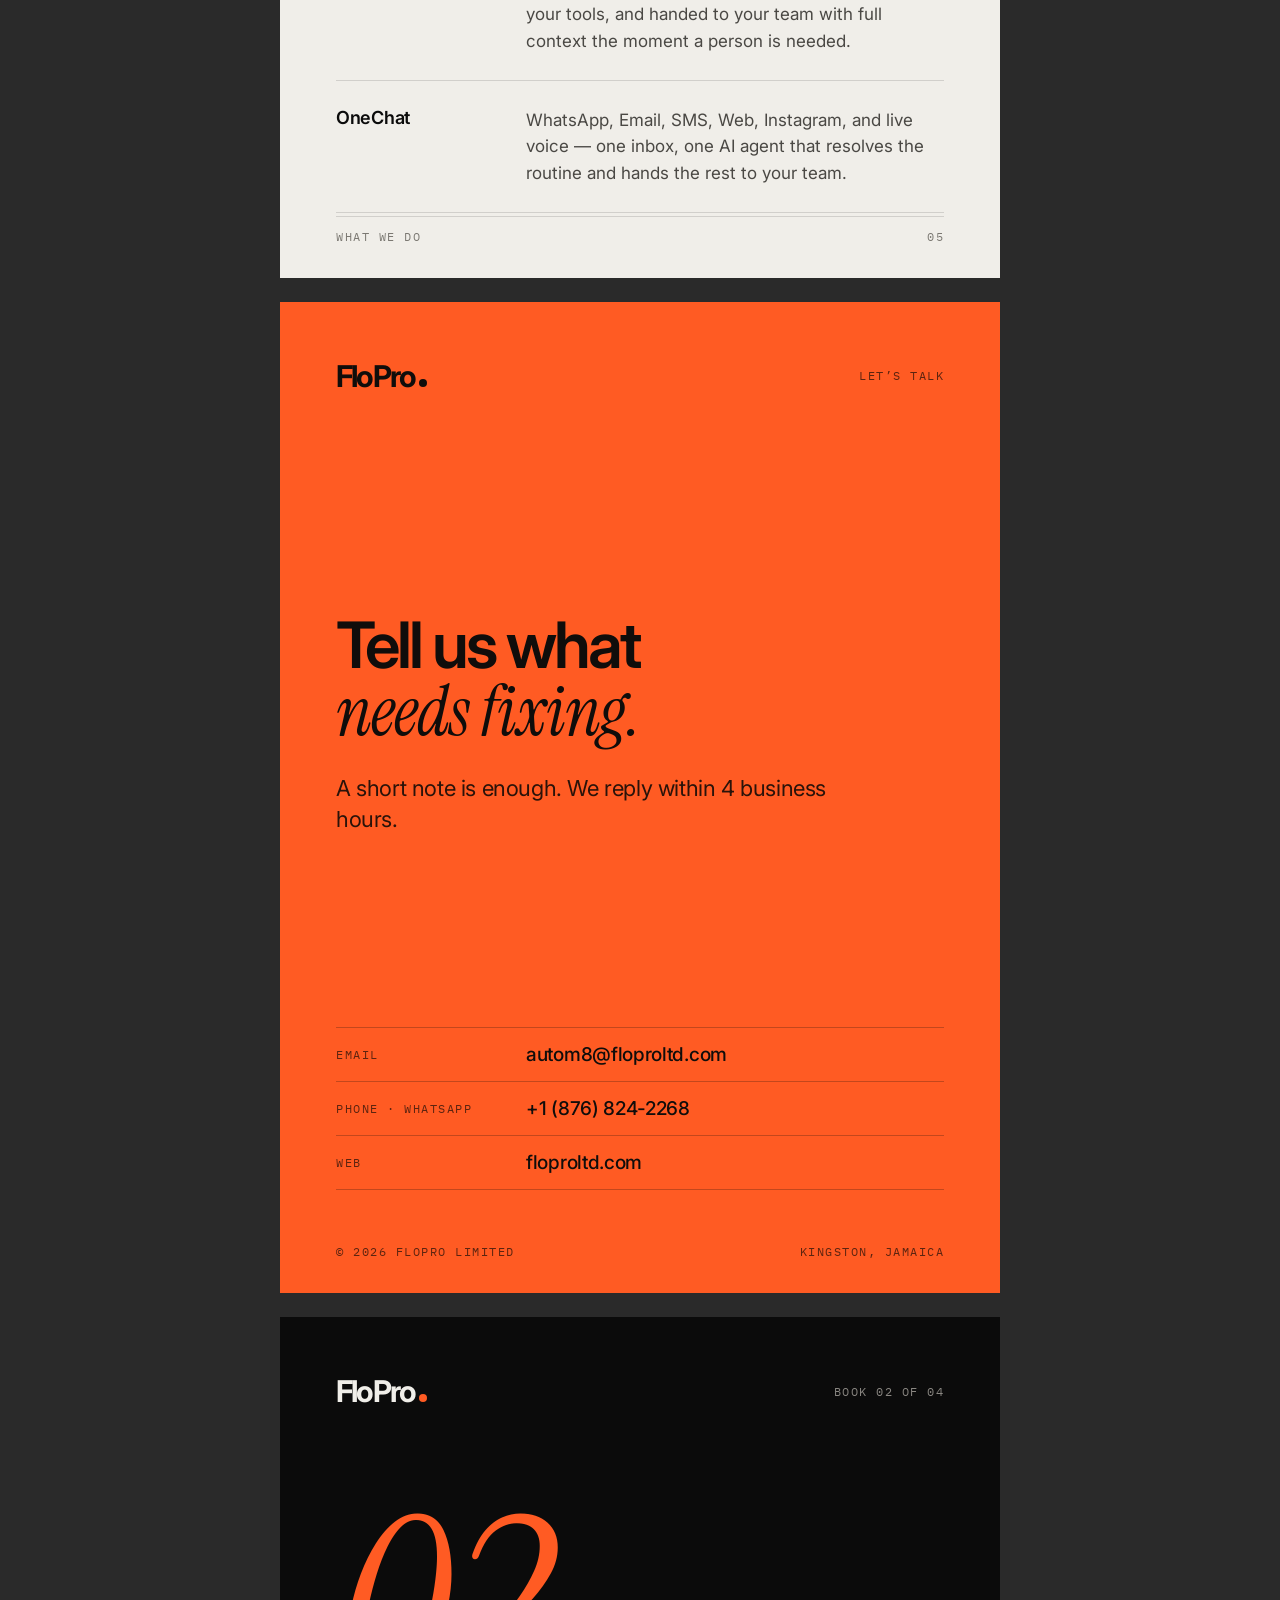
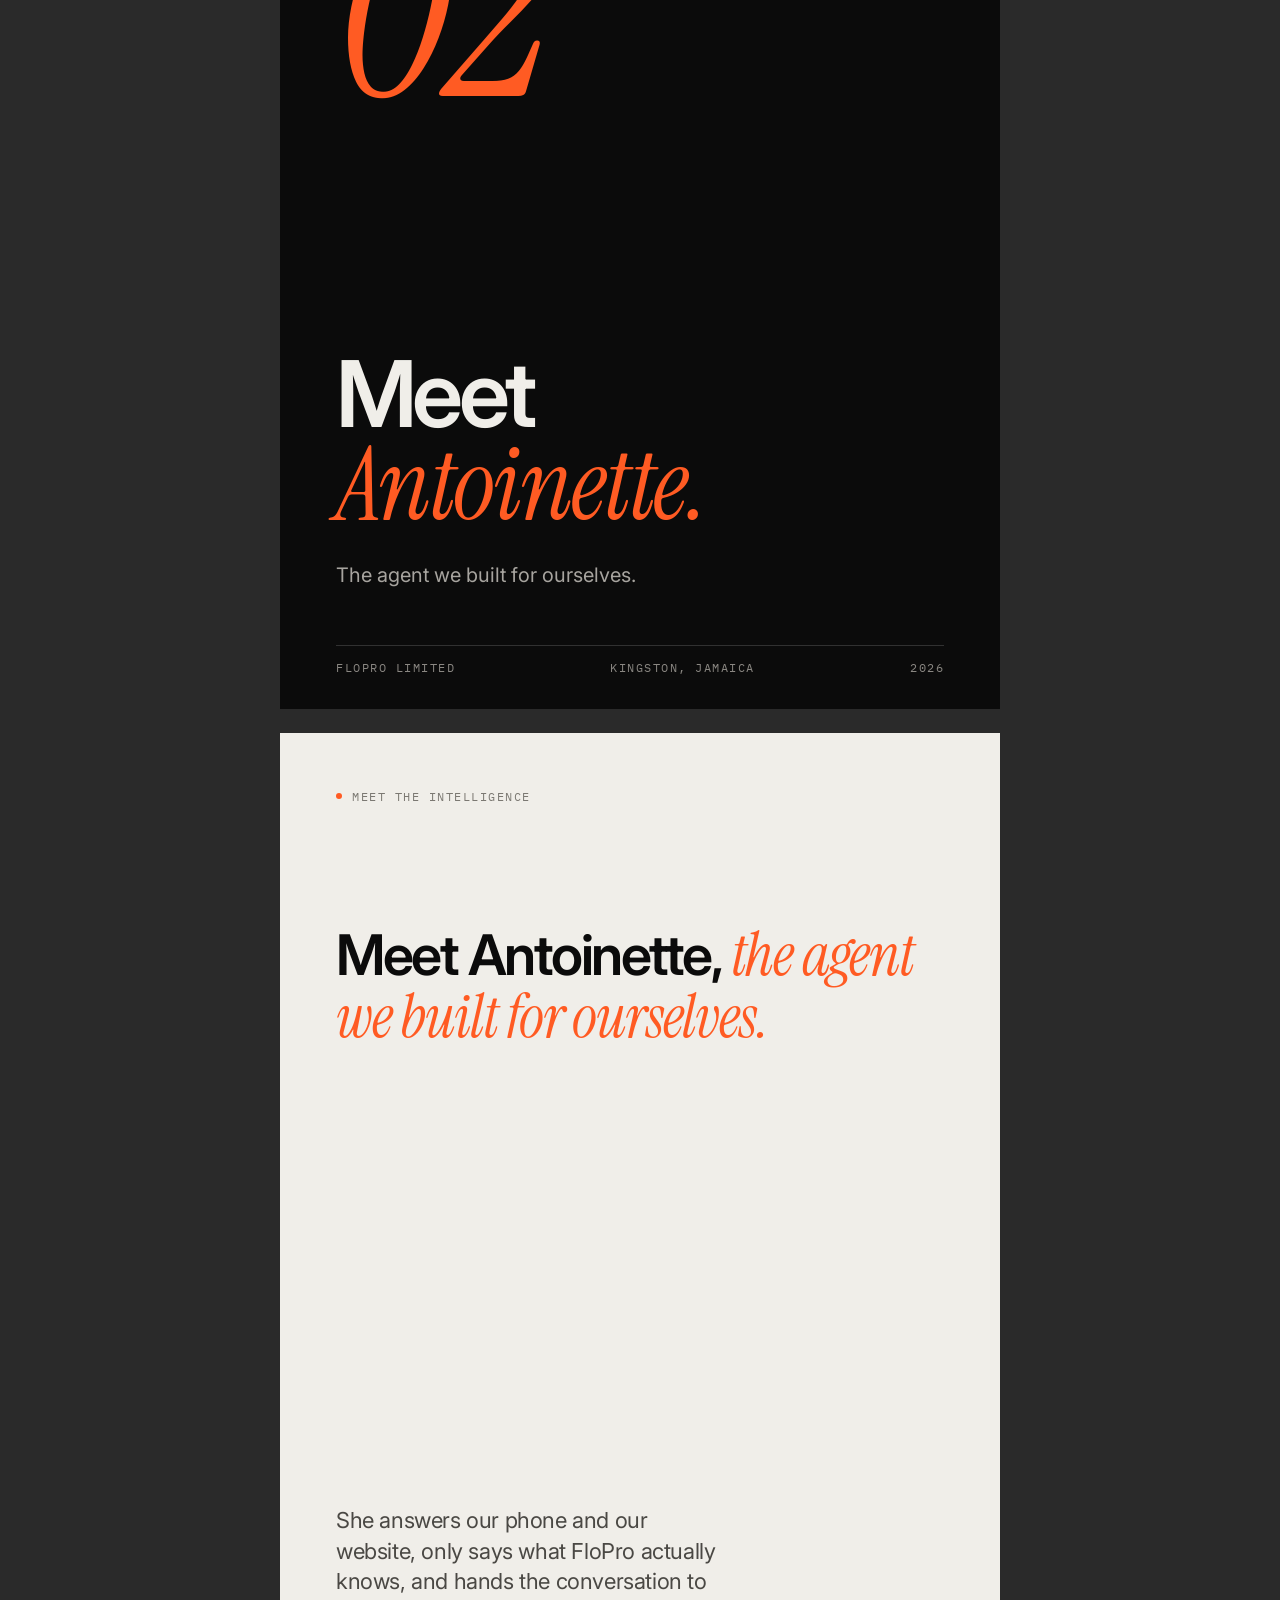
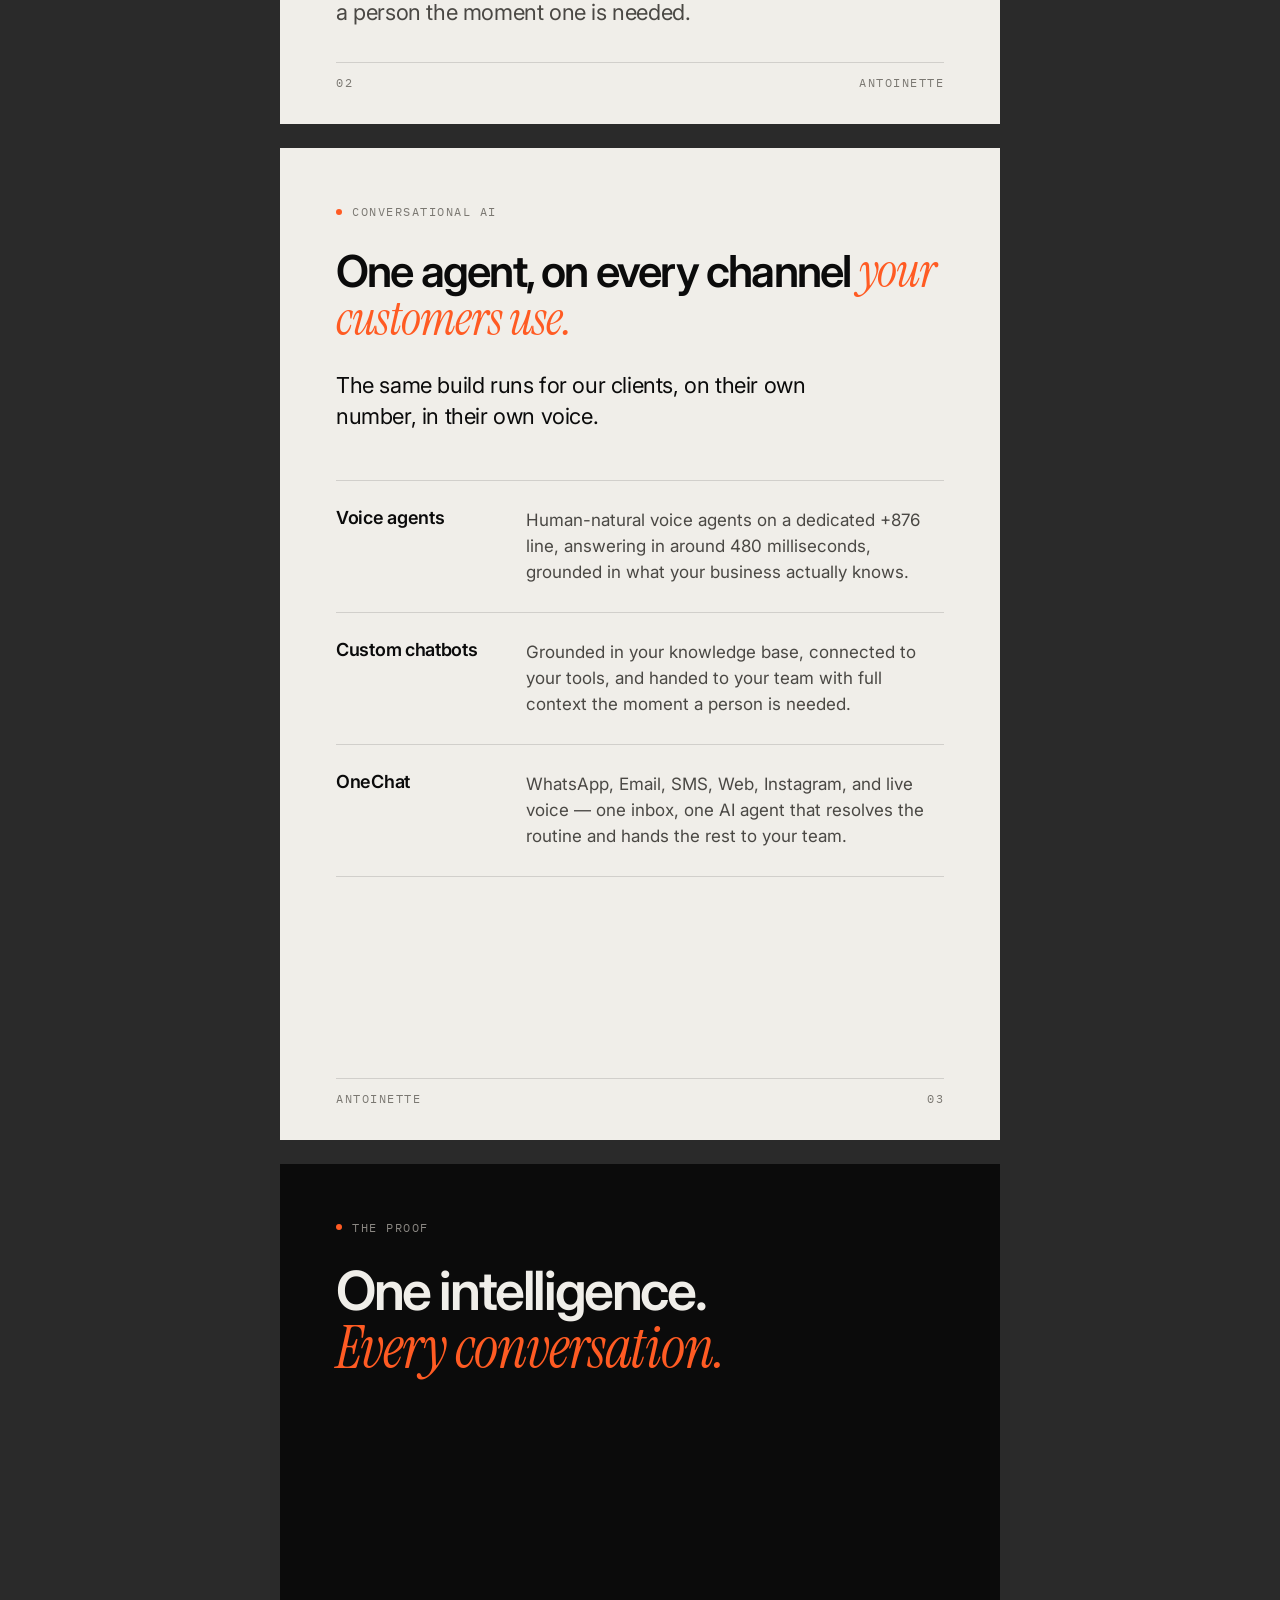
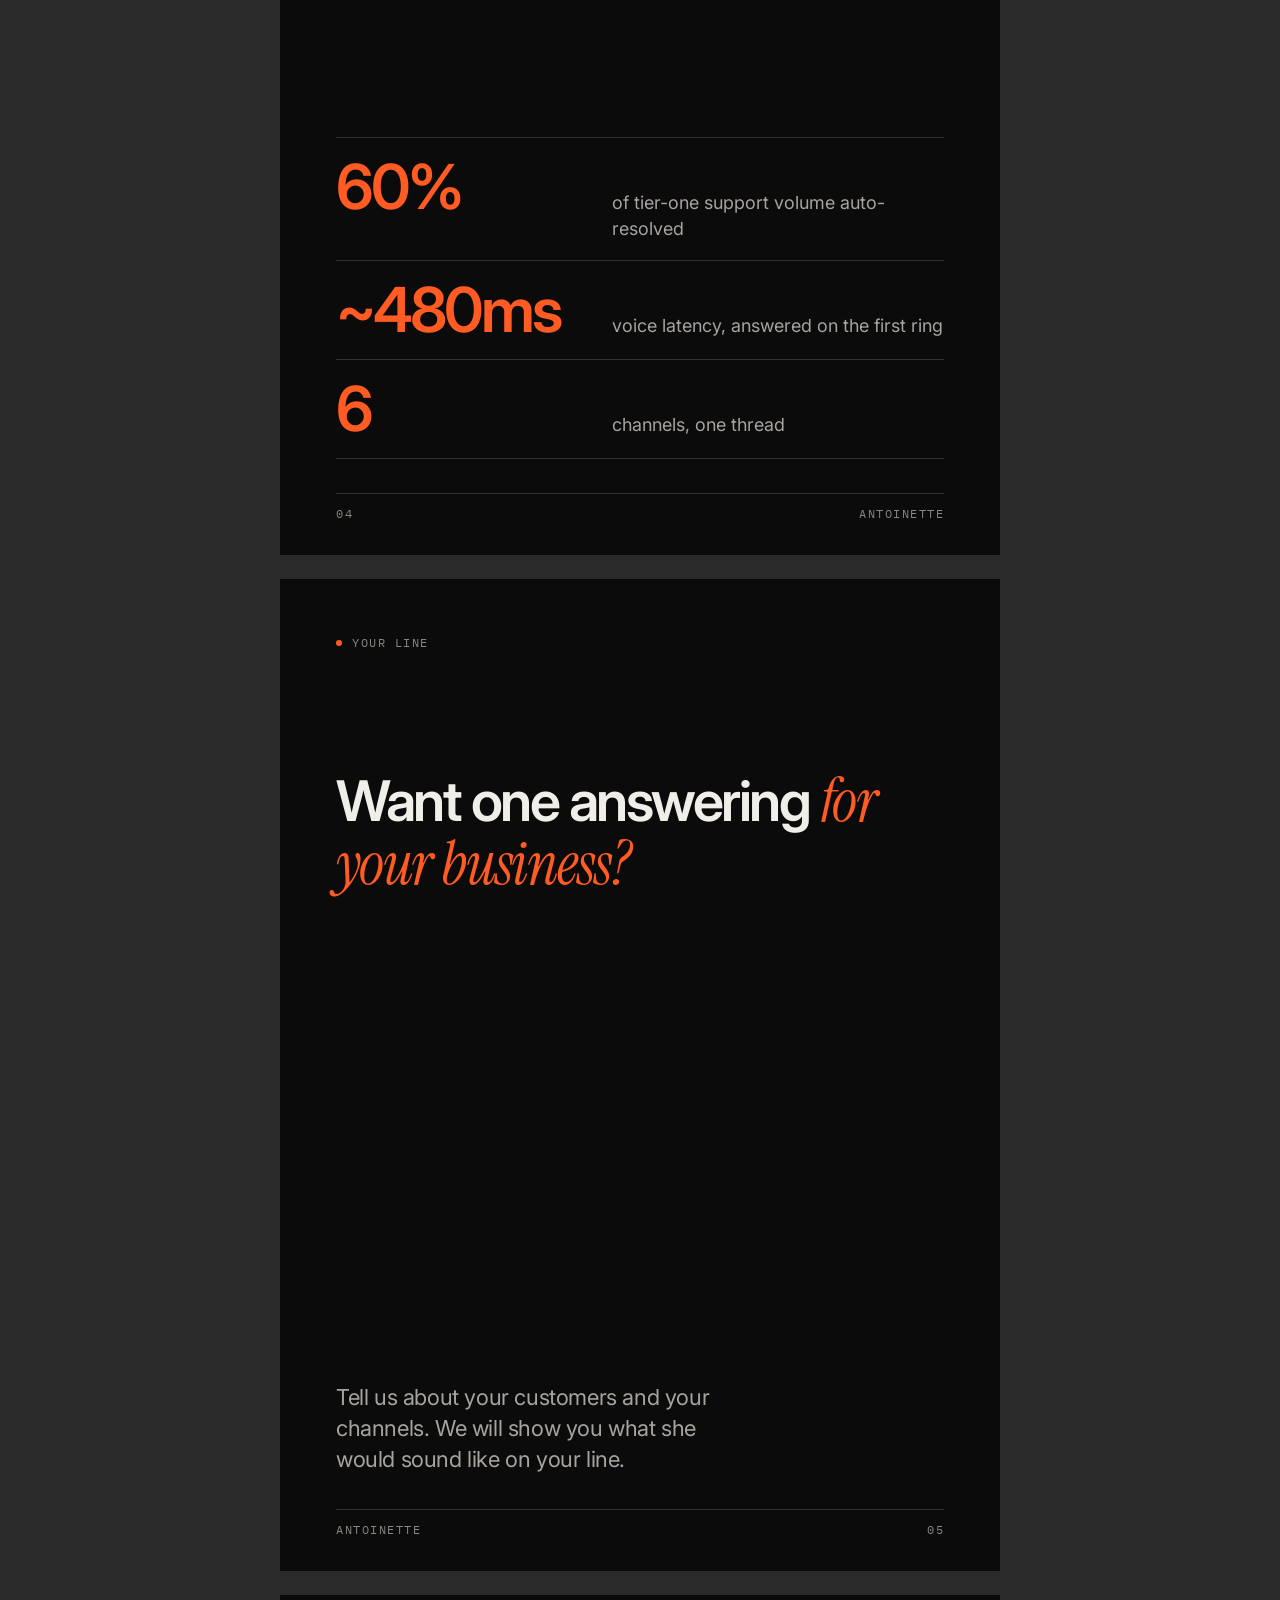
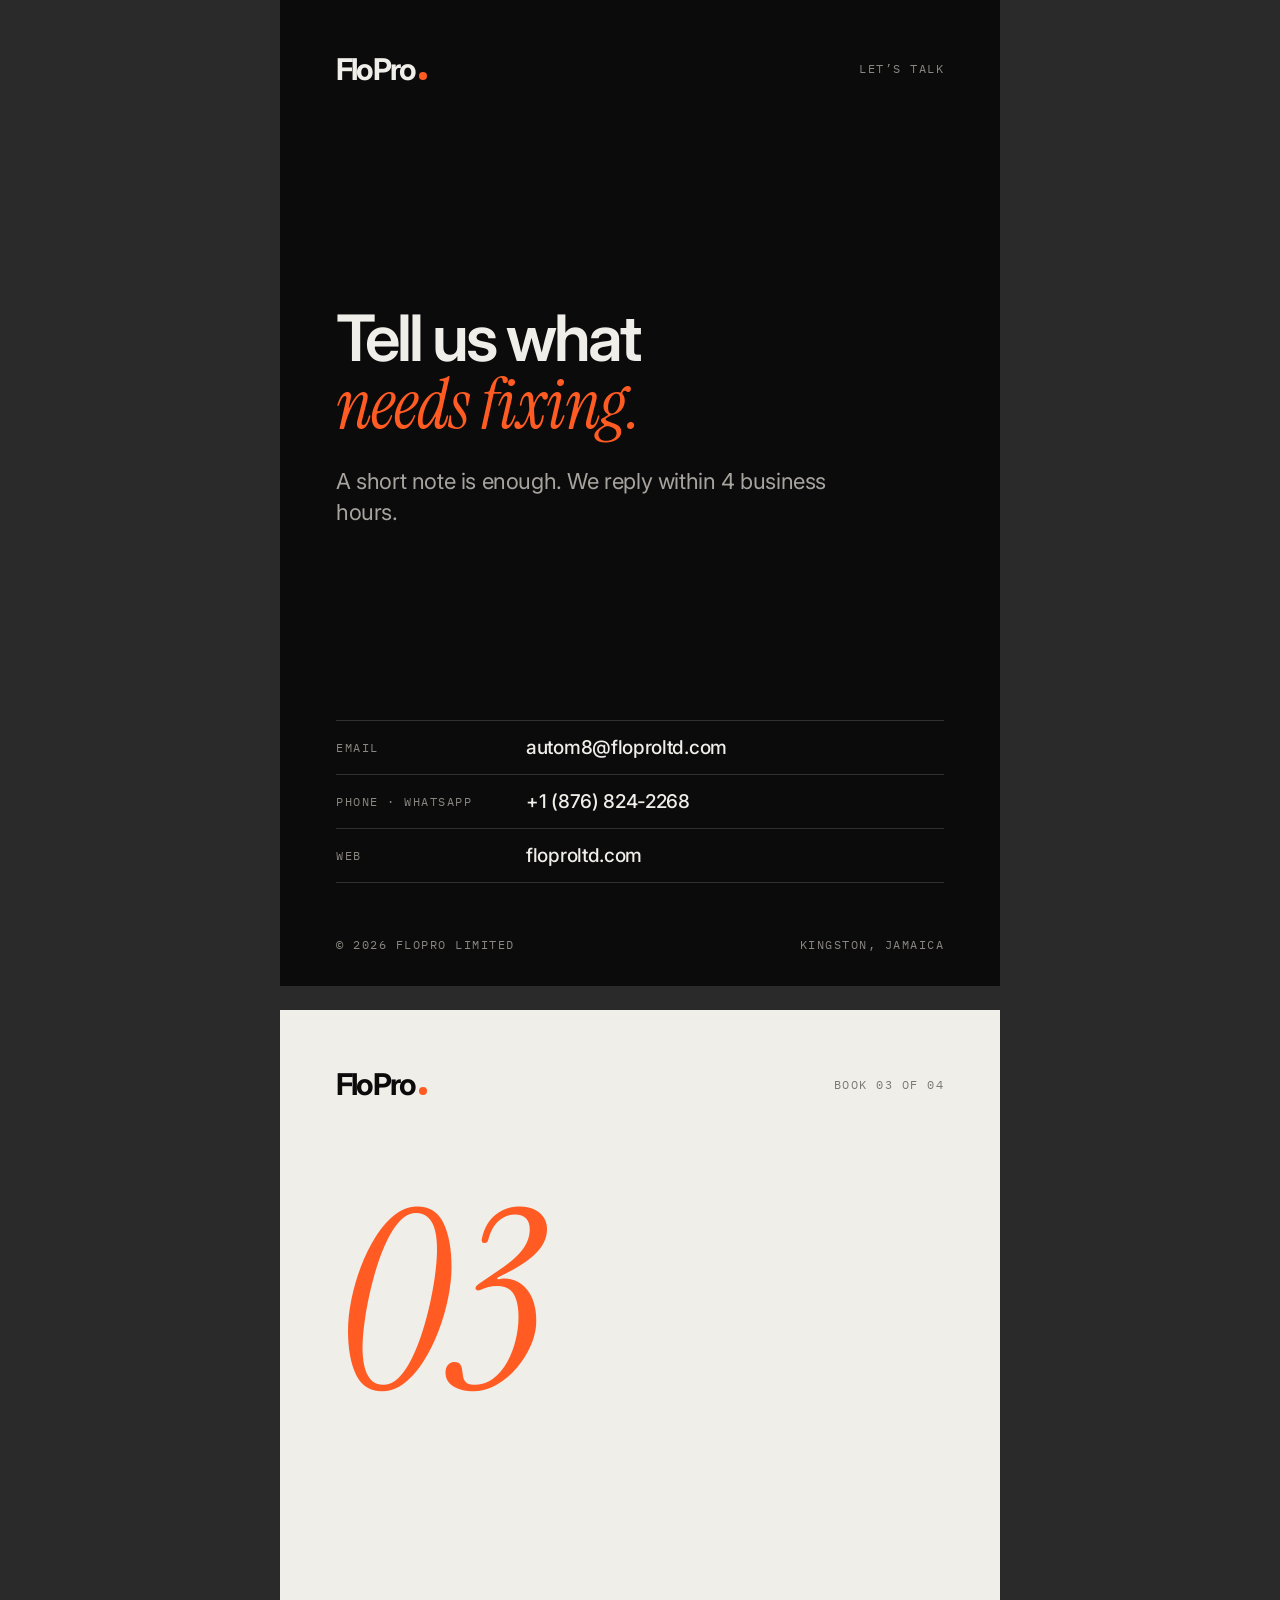
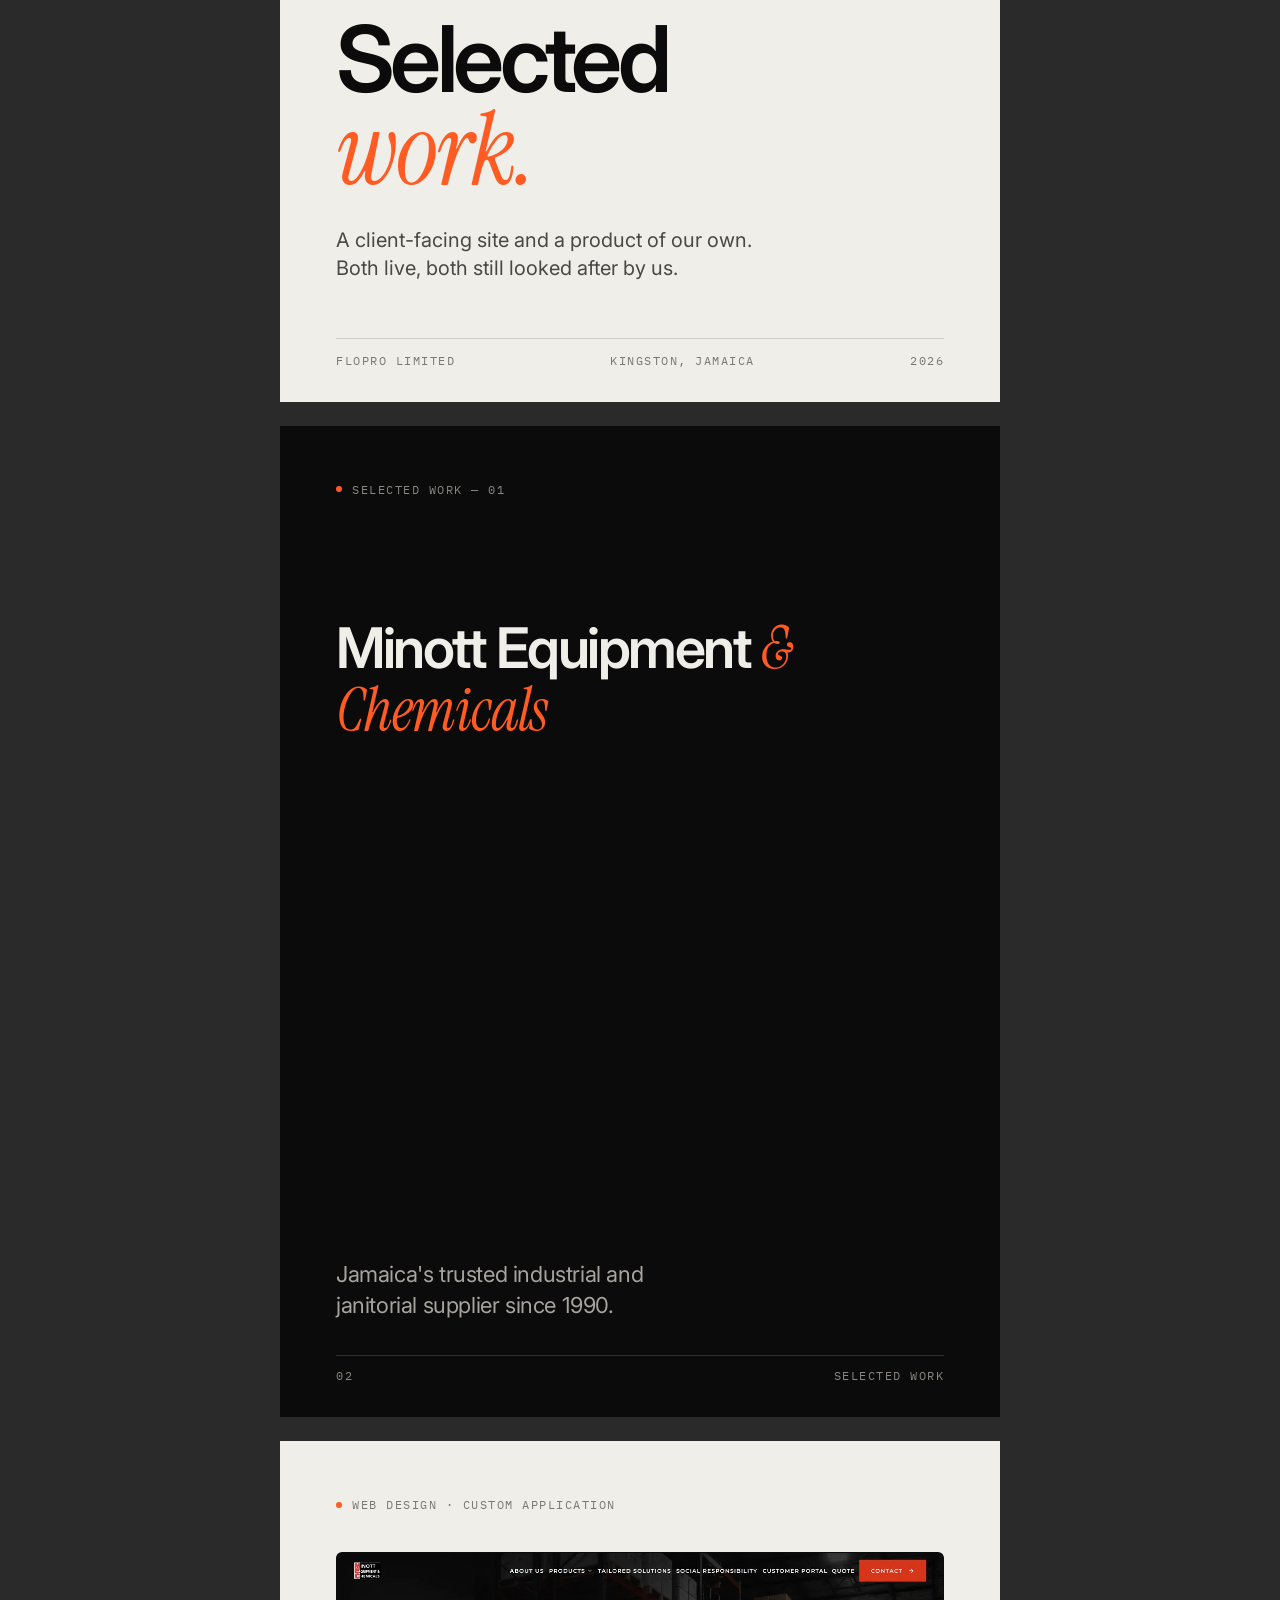
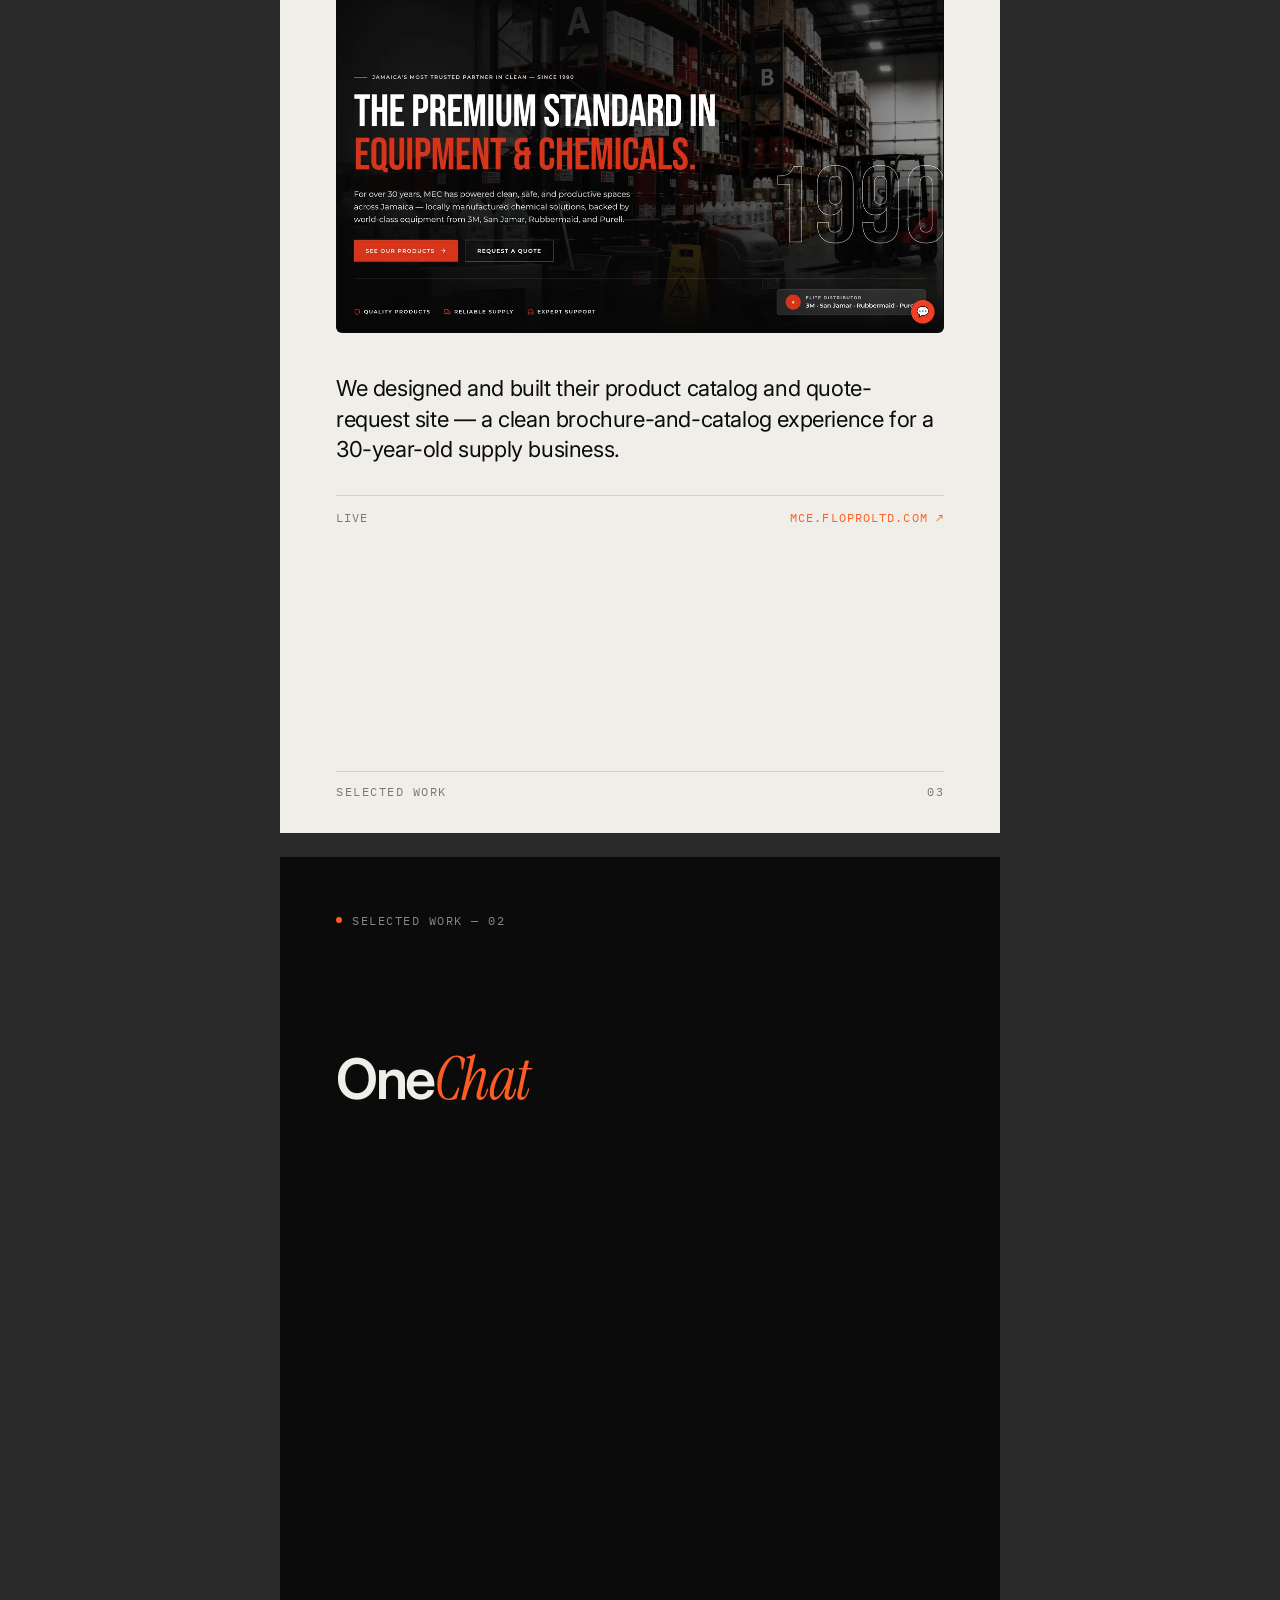
==== commit 0bf6866f: "Bookshelf: four short books pulled from a shelf, contact card with live links" ====
--- a/src/pages.html
+++ b/src/pages.html
@@ -2,69 +2,38 @@
 <html lang="en">
 <head>
 <meta charset="utf-8">
-<title>FloPro — the book (page sources)</title>
+<title>FloPro — book page sources</title>
 <link rel="preconnect" href="https://fonts.googleapis.com">
 <link rel="preconnect" href="https://fonts.gstatic.com" crossorigin>
 <link href="https://fonts.googleapis.com/css2?family=IBM+Plex+Mono:wght@400;500&family=Instrument+Serif:ital@0;1&family=Inter:wght@400;500;600;700&display=block" rel="stylesheet">
 <link rel="stylesheet" href="pages.css">
 </head>
 <body>
-
-<!-- 01 · front cover -->
-<section class="page dark cover">
-    <header class="cover__top">
-        <span class="wordmark">FloPro</span>
-        <span class="micro">Studio book · 2026</span>
-    </header>
-    <svg class="orbit" viewBox="0 0 600 420" aria-hidden="true">
-        <defs>
-            <pattern id="dither" width="7" height="7" patternUnits="userSpaceOnUse" patternTransform="rotate(45)">
-                <circle cx="3.5" cy="3.5" r="1.5" fill="#ff5b23"/>
-            </pattern>
-        </defs>
-        <ellipse class="ring" cx="300" cy="210" rx="285" ry="150"/>
-        <ellipse class="ring ring--lit" cx="300" cy="210" rx="205" ry="108"/>
-        <ellipse class="ring" cx="300" cy="210" rx="125" ry="66"/>
-        <circle cx="300" cy="210" r="46" fill="#191919" stroke="#ffffff28"/>
-        <circle cx="300" cy="210" r="46" fill="url(#dither)"/>
-        <g class="node"><circle cx="418" cy="188" r="6"/><text x="432" y="172">03 Conversational AI</text></g>
-        <g class="node node--lit"><circle cx="128" cy="151" r="7"/><text x="146" y="168">02 Web &amp; software</text></g>
-        <g class="node"><circle cx="452" cy="337" r="6"/><text x="466" y="356">01 Automation</text></g>
-    </svg>
-    <div class="cover__title">
-        <h1>Make your business<br><em>easier to run.</em></h1>
+<!-- ══ Book 01 · Services ══ -->
+
+<section class="page accent bcover" data-book="services">
+    <header class="cover__top"><span class="wordmark">FloPro</span><span class="micro">Book 01 of 04</span></header>
+    <div class="bcover__idx">01</div>
+    <div class="bcover__title">
+        <h1>What<br><em>we do.</em></h1>
         <p>Consulting, software, and AI.<br>Built and run in Kingston.</p>
     </div>
-    <footer class="cover__foot micro">
-        <span>FloPro Limited</span><span>Kingston, Jamaica</span><span>floproltd.com</span>
-    </footer>
-</section>
-
-<!-- 02 · the statement -->
-<section class="page dark">
-    <div class="eyebrow"><i></i>The studio</div>
-    <p class="statement">We find where your day stalls, <em>build the fix,</em> and stay on to run it.</p>
-    <p class="lede lede--bottom">FloPro is a Kingston studio for operations consulting, custom software, and conversational AI.</p>
-    <footer class="folio"><span>02</span><span>FloPro</span></footer>
-</section>
-
-<!-- 03 · contents -->
-<section class="page light">
-    <div class="eyebrow"><i></i>01 — What we do</div>
+    <footer class="cover__foot micro"><span>FloPro Limited</span><span>Kingston, Jamaica</span><span>2026</span></footer>
+</section>
+
+<section class="page dark" data-book="services">
+    <div class="eyebrow"><i></i>What we do</div>
     <h2 class="display">Three things we do.<br><em>One team doing them.</em></h2>
     <p class="lede">Design and engineering under one roof, so the site, the systems behind it, and the AI in front of it all fit together.</p>
     <ol class="toc">
-        <li><span class="toc__idx">01</span><span class="toc__name">Consulting &amp; Automation<small>Find the friction. Automate it away.</small></span><span class="toc__pg">04</span></li>
-        <li><span class="toc__idx">02</span><span class="toc__name">Web Design &amp; Custom Applications<small>Websites and software, built to work.</small></span><span class="toc__pg">05</span></li>
-        <li><span class="toc__idx">03</span><span class="toc__name">Conversational AI<small>One intelligence. Every conversation.</small></span><span class="toc__pg">06</span></li>
-        <li><span class="toc__idx">—</span><span class="toc__name">Selected work</span><span class="toc__pg">08</span></li>
-        <li><span class="toc__idx">—</span><span class="toc__name">The people</span><span class="toc__pg">10</span></li>
+        <li><span class="toc__idx">01</span><span class="toc__name">Consulting &amp; Automation<small>Find the friction. Automate it away.</small></span><span class="toc__pg">03</span></li>
+        <li><span class="toc__idx">02</span><span class="toc__name">Web Design &amp; Custom Applications<small>Websites and software, built to work.</small></span><span class="toc__pg">04</span></li>
+        <li><span class="toc__idx">03</span><span class="toc__name">Conversational AI<small>One intelligence. Every conversation.</small></span><span class="toc__pg">05</span></li>
     </ol>
-    <footer class="folio"><span>Contents</span><span>03</span></footer>
-</section>
-
-<!-- 04 · pillar 01 -->
-<section class="page light pillar">
+    <footer class="folio"><span>02</span><span>FloPro</span></footer>
+</section>
+
+<section class="page light pillar" data-book="services">
     <div class="pillar__idx">01</div>
     <div class="eyebrow"><i></i>Consulting &amp; Automation</div>
     <h2 class="display">Find the friction.<br><em>Automate it away.</em></h2>
@@ -74,11 +43,10 @@
         <div><dt>Build</dt><dd>We design and build the fix — an automation, a custom tool, or a new process — whatever the problem actually needs.</dd></div>
         <div><dt>Run</dt><dd>We keep it live, measure what it saves you, and refine it over time.</dd></div>
     </dl>
-    <footer class="folio"><span>04</span><span>What we do</span></footer>
-</section>
-
-<!-- 05 · pillar 02 -->
-<section class="page light pillar">
+    <footer class="folio"><span>What we do</span><span>03</span></footer>
+</section>
+
+<section class="page light pillar" data-book="services">
     <div class="pillar__idx">02</div>
     <div class="eyebrow"><i></i>Web Design &amp; Custom Applications</div>
     <h2 class="display">Websites and software,<br><em>built to work.</em></h2>
@@ -88,11 +56,10 @@
         <div><dt>Build</dt><dd>We engineer it properly — the catalog, the forms, the integrations, the custom logic your business needs.</dd></div>
         <div><dt>Launch &amp; maintain</dt><dd>We ship it, and we stay on to keep it fast, secure, and current.</dd></div>
     </dl>
-    <footer class="folio"><span>What we do</span><span>05</span></footer>
-</section>
-
-<!-- 06 · pillar 03 -->
-<section class="page light pillar">
+    <footer class="folio"><span>04</span><span>What we do</span></footer>
+</section>
+
+<section class="page light pillar" data-book="services">
     <div class="pillar__idx">03</div>
     <div class="eyebrow"><i></i>Conversational AI</div>
     <h2 class="display">One intelligence.<br><em>Every conversation.</em></h2>
@@ -102,49 +69,161 @@
         <div><dt>Custom chatbots</dt><dd>Grounded in your knowledge base, connected to your tools, and handed to your team with full context the moment a person is needed.</dd></div>
         <div><dt>OneChat</dt><dd>WhatsApp, Email, SMS, Web, Instagram, and live voice — one inbox, one AI agent that resolves the routine and hands the rest to your team.</dd></div>
     </dl>
-    <footer class="folio"><span>06</span><span>What we do</span></footer>
-</section>
-
-<!-- 07 · Antoinette + proof -->
-<section class="page dark">
+    <footer class="folio"><span>What we do</span><span>05</span></footer>
+</section>
+
+<section class="page accent bback" data-book="services">
+    <header class="cover__top"><span class="wordmark">FloPro</span><span class="micro">Let’s talk</span></header>
+    <div class="bback__body">
+        <h2 class="display">Tell us what<br><em>needs fixing.</em></h2>
+        <p class="lede">A short note is enough. We reply within 4 business hours.</p>
+    </div>
+    <dl class="contact">
+        <div><dt>Email</dt><dd>autom8@floproltd.com</dd></div>
+        <div><dt>Phone · WhatsApp</dt><dd>+1 (876) 824-2268</dd></div>
+        <div><dt>Web</dt><dd>floproltd.com</dd></div>
+    </dl>
+    <footer class="cover__foot micro"><span>© 2026 FloPro Limited</span><span>Kingston, Jamaica</span></footer>
+</section>
+
+<!-- ══ Book 02 · Antoinette ══ -->
+
+<section class="page dark bcover" data-book="antoinette">
+    <header class="cover__top"><span class="wordmark">FloPro</span><span class="micro">Book 02 of 04</span></header>
+    <div class="bcover__idx">02</div>
+    <div class="bcover__title">
+        <h1>Meet<br><em>Antoinette.</em></h1>
+        <p>The agent we built for ourselves.</p>
+    </div>
+    <footer class="cover__foot micro"><span>FloPro Limited</span><span>Kingston, Jamaica</span><span>2026</span></footer>
+</section>
+
+<section class="page light" data-book="antoinette">
     <div class="eyebrow"><i></i>Meet the intelligence</div>
-    <h2 class="display">Meet Antoinette, <em>the agent we built for ourselves.</em></h2>
-    <p class="lede">She answers our phone and our website, only says what FloPro actually knows, and hands the conversation to a person the moment one is needed.</p>
+    <p class="statement statement--sm">Meet Antoinette, <em>the agent we built for ourselves.</em></p>
+    <p class="lede lede--bottom">She answers our phone and our website, only says what FloPro actually knows, and hands the conversation to a person the moment one is needed.</p>
+    <footer class="folio"><span>02</span><span>Antoinette</span></footer>
+</section>
+
+<section class="page light" data-book="antoinette">
+    <div class="eyebrow"><i></i>Conversational AI</div>
+    <h2 class="display display--sm">One agent, on every channel <em>your customers use.</em></h2>
+    <p class="lede">The same build runs for our clients, on their own number, in their own voice.</p>
+    <dl class="steps">
+        <div><dt>Voice agents</dt><dd>Human-natural voice agents on a dedicated +876 line, answering in around 480 milliseconds, grounded in what your business actually knows.</dd></div>
+        <div><dt>Custom chatbots</dt><dd>Grounded in your knowledge base, connected to your tools, and handed to your team with full context the moment a person is needed.</dd></div>
+        <div><dt>OneChat</dt><dd>WhatsApp, Email, SMS, Web, Instagram, and live voice — one inbox, one AI agent that resolves the routine and hands the rest to your team.</dd></div>
+    </dl>
+    <footer class="folio"><span>Antoinette</span><span>03</span></footer>
+</section>
+
+<section class="page dark" data-book="antoinette">
+    <div class="eyebrow"><i></i>The proof</div>
+    <h2 class="display">One intelligence.<br><em>Every conversation.</em></h2>
     <ul class="stats">
         <li><b>60%</b><span>of tier-one support volume auto-resolved</span></li>
         <li><b>~480ms</b><span>voice latency, answered on the first ring</span></li>
         <li><b>6</b><span>channels, one thread</span></li>
     </ul>
-    <footer class="folio"><span>Conversational AI</span><span>07</span></footer>
-</section>
-
-<!-- 08 · work: MCE -->
-<section class="page light case">
+    <footer class="folio"><span>04</span><span>Antoinette</span></footer>
+</section>
+
+<section class="page dark" data-book="antoinette">
+    <div class="eyebrow"><i></i>Your line</div>
+    <p class="statement statement--sm">Want one answering <em>for your business?</em></p>
+    <p class="lede lede--bottom">Tell us about your customers and your channels. We will show you what she would sound like on your line.</p>
+    <footer class="folio"><span>Antoinette</span><span>05</span></footer>
+</section>
+
+<section class="page dark bback" data-book="antoinette">
+    <header class="cover__top"><span class="wordmark">FloPro</span><span class="micro">Let’s talk</span></header>
+    <div class="bback__body">
+        <h2 class="display">Tell us what<br><em>needs fixing.</em></h2>
+        <p class="lede">A short note is enough. We reply within 4 business hours.</p>
+    </div>
+    <dl class="contact">
+        <div><dt>Email</dt><dd>autom8@floproltd.com</dd></div>
+        <div><dt>Phone · WhatsApp</dt><dd>+1 (876) 824-2268</dd></div>
+        <div><dt>Web</dt><dd>floproltd.com</dd></div>
+    </dl>
+    <footer class="cover__foot micro"><span>© 2026 FloPro Limited</span><span>Kingston, Jamaica</span></footer>
+</section>
+
+<!-- ══ Book 03 · Work ══ -->
+
+<section class="page light bcover" data-book="work">
+    <header class="cover__top"><span class="wordmark">FloPro</span><span class="micro">Book 03 of 04</span></header>
+    <div class="bcover__idx">03</div>
+    <div class="bcover__title">
+        <h1>Selected<br><em>work.</em></h1>
+        <p>A client-facing site and a product of our own. Both live, both still looked after by us.</p>
+    </div>
+    <footer class="cover__foot micro"><span>FloPro Limited</span><span>Kingston, Jamaica</span><span>2026</span></footer>
+</section>
+
+<section class="page dark" data-book="work">
     <div class="eyebrow"><i></i>Selected work — 01</div>
+    <p class="statement statement--sm">Minott Equipment <em>&amp; Chemicals</em></p>
+    <p class="lede lede--bottom">Jamaica's trusted industrial and janitorial supplier since 1990.</p>
+    <footer class="folio"><span>02</span><span>Selected work</span></footer>
+</section>
+<section class="page light case" data-book="work">
+    <div class="eyebrow"><i></i>Web design · Custom application</div>
     <figure class="shot"><img src="assets/portfolio/mce.webp" alt=""></figure>
-    <h2 class="display display--sm">Minott Equipment <em>&amp; Chemicals</em></h2>
-    <p class="lede">Jamaica's trusted industrial and janitorial supplier since 1990.</p>
-    <p class="body">We designed and built their product catalog and quote-request site — a clean brochure-and-catalog experience for a 30-year-old supply business.</p>
-    <div class="meta"><span>Web design · Custom application</span><span>mce.floproltd.com ↗</span></div>
-    <footer class="folio"><span>08</span><span>Selected work</span></footer>
-</section>
-
-<!-- 09 · work: OneChat -->
-<section class="page light case">
+    <p class="lede">We designed and built their product catalog and quote-request site — a clean brochure-and-catalog experience for a 30-year-old supply business.</p>
+    <div class="meta"><span>Live</span><span>mce.floproltd.com ↗</span></div>
+    <footer class="folio"><span>Selected work</span><span>03</span></footer>
+</section>
+
+<section class="page dark" data-book="work">
     <div class="eyebrow"><i></i>Selected work — 02</div>
+    <p class="statement statement--sm">One<em>Chat</em></p>
+    <p class="lede lede--bottom">Omnichannel customer support with real-time AI voice.</p>
+    <footer class="folio"><span>04</span><span>Selected work</span></footer>
+</section>
+<section class="page light case" data-book="work">
+    <div class="eyebrow"><i></i>Custom application · Conversational AI</div>
     <figure class="shot"><img src="assets/portfolio/onechat.webp" alt=""></figure>
-    <h2 class="display display--sm">One<em>Chat</em></h2>
-    <p class="lede">Omnichannel customer support with real-time AI voice.</p>
-    <p class="body">Our own product — designed, built, and run by FloPro. WhatsApp, Email, SMS, Web, Instagram, and voice in one inbox, resolved by one AI agent.</p>
-    <div class="meta"><span>Custom application · Conversational AI</span><span>onechat.floproltd.com ↗</span></div>
-    <footer class="folio"><span>Selected work</span><span>09</span></footer>
-</section>
-
-<!-- 10 · about -->
-<section class="page dark">
+    <p class="lede">Our own product — designed, built, and run by FloPro. WhatsApp, Email, SMS, Web, Instagram, and voice in one inbox, resolved by one AI agent.</p>
+    <div class="meta"><span>Live</span><span>onechat.floproltd.com ↗</span></div>
+    <footer class="folio"><span>Selected work</span><span>05</span></footer>
+</section>
+
+<section class="page light bback" data-book="work">
+    <header class="cover__top"><span class="wordmark">FloPro</span><span class="micro">Let’s talk</span></header>
+    <div class="bback__body">
+        <h2 class="display">Tell us what<br><em>needs fixing.</em></h2>
+        <p class="lede">A short note is enough. We reply within 4 business hours.</p>
+    </div>
+    <dl class="contact">
+        <div><dt>Email</dt><dd>autom8@floproltd.com</dd></div>
+        <div><dt>Phone · WhatsApp</dt><dd>+1 (876) 824-2268</dd></div>
+        <div><dt>Web</dt><dd>floproltd.com</dd></div>
+    </dl>
+    <footer class="cover__foot micro"><span>© 2026 FloPro Limited</span><span>Kingston, Jamaica</span></footer>
+</section>
+
+<!-- ══ Book 04 · The studio ══ -->
+
+<section class="page stone bcover" data-book="studio">
+    <header class="cover__top"><span class="wordmark">FloPro</span><span class="micro">Book 04 of 04</span></header>
+    <div class="bcover__idx">04</div>
+    <div class="bcover__title">
+        <h1>The<br><em>studio.</em></h1>
+        <p>From Kingston. Built for what’s next.</p>
+    </div>
+    <footer class="cover__foot micro"><span>FloPro Limited</span><span>Kingston, Jamaica</span><span>2026</span></footer>
+</section>
+
+<section class="page dark" data-book="studio">
     <div class="eyebrow"><i></i>The studio</div>
-    <h2 class="display">From Kingston.<br><em>Built for what’s next.</em></h2>
-    <p class="lede">We do not sell software and walk away.</p>
+    <p class="statement statement--sm">From Kingston.<br><em>Built for what’s next.</em></p>
+    <p class="lede lede--bottom">FloPro is a Jamaica-built studio for operations consulting and automation, web design and custom applications, and conversational AI, for businesses that want to run better.</p>
+    <footer class="folio"><span>02</span><span>The studio</span></footer>
+</section>
+<section class="page light" data-book="studio">
+    <div class="eyebrow"><i></i>Since 2024</div>
+    <h2 class="display display--sm">We do not sell software <em>and walk away.</em></h2>
     <p class="body">FloPro started in 2024 on a simple conviction: technology should make a business easier to run, not harder. We work out where the day stalls, design and build the fix, whether that is a system, a site, or an AI agent, and we stay on to run it.</p>
     <p class="body">Global-standard engineering, from a company that answers its own phone.</p>
     <div class="clients">
@@ -156,55 +235,48 @@
             <img src="assets/clients/loose-cannon-tours-mono.webp" alt="Loose Cannon Tours">
         </div>
     </div>
-    <footer class="folio"><span>10</span><span>The people</span></footer>
-</section>
-
-<!-- 11 · founders -->
-<section class="page light">
-    <div class="eyebrow"><i></i>The people</div>
-    <h2 class="display display--sm">You talk to the people <em>doing the work.</em></h2>
-    <div class="founders">
-        <article>
-            <img src="assets/founders/william-ashley.webp" alt="">
-            <h3>William C. Ashley</h3>
-            <div class="micro">Co-founder</div>
-            <p>Leads strategy and operations — mapping where a business loses time and what "resolved" should actually mean before a line of the agent is written.</p>
-        </article>
-        <article>
-            <img src="assets/founders/liam-datt.webp" alt="">
-            <h3>Liam Datt</h3>
-            <div class="micro">Co-founder</div>
-            <p>Leads the technical work — the web applications, the voice infrastructure, the agents, and the platform that ties every channel together.</p>
-        </article>
-    </div>
-    <footer class="folio"><span>The people</span><span>11</span></footer>
-</section>
-
-<!-- 12 · back cover -->
-<section class="page accent back">
-    <header class="cover__top">
-        <span class="wordmark">FloPro</span>
-        <span class="micro">Let’s talk</span>
-    </header>
-    <div class="back__body">
-        <h2 class="display">Tell us what<br><em>needs fixing.</em></h2>
-        <p class="lede">The slow process, the site that needs replacing, or the phone that never gets answered. A short note is enough. We reply within 4 business hours.</p>
-    </div>
-    <dl class="contact">
-        <div><dt>Email</dt><dd>autom8@floproltd.com</dd></div>
-        <div><dt>Phone · WhatsApp</dt><dd>+1 (876) 824-2268</dd></div>
-        <div><dt>Office</dt><dd>161 Constant Spring Road, Kingston, Jamaica</dd></div>
-        <div><dt>Web</dt><dd>floproltd.com</dd></div>
-    </dl>
-    <footer class="cover__foot micro"><span>© 2026 FloPro Limited</span><span>One intelligence. Every conversation.</span></footer>
+    <footer class="folio"><span>The studio</span><span>03</span></footer>
+</section>
+
+<section class="page light founder" data-book="studio">
+    <div class="eyebrow"><i></i>Co-founder</div>
+    <img src="assets/founders/william-ashley.webp" alt="">
+    <h2 class="display display--sm">William C. <em>Ashley</em></h2>
+    <p class="body">Leads strategy and operations — mapping where a business loses time and what "resolved" should actually mean before a line of the agent is written.</p>
+    <footer class="folio"><span>04</span><span>The people</span></footer>
+</section>
+
+<section class="page light founder" data-book="studio">
+    <div class="eyebrow"><i></i>Co-founder</div>
+    <img src="assets/founders/liam-datt.webp" alt="">
+    <h2 class="display display--sm">Liam <em>Datt</em></h2>
+    <p class="body">Leads the technical work — the web applications, the voice infrastructure, the agents, and the platform that ties every channel together.</p>
+    <footer class="folio"><span>The people</span><span>05</span></footer>
+</section>
+
+<section class="page stone bback" data-book="studio">
+    <header class="cover__top"><span class="wordmark">FloPro</span><span class="micro">Let’s talk</span></header>
+    <div class="bback__body">
+        <h2 class="display">Tell us what<br><em>needs fixing.</em></h2>
+        <p class="lede">A short note is enough. We reply within 4 business hours.</p>
+    </div>
+    <dl class="contact">
+        <div><dt>Email</dt><dd>autom8@floproltd.com</dd></div>
+        <div><dt>Phone · WhatsApp</dt><dd>+1 (876) 824-2268</dd></div>
+        <div><dt>Web</dt><dd>floproltd.com</dd></div>
+    </dl>
+    <footer class="cover__foot micro"><span>© 2026 FloPro Limited</span><span>Kingston, Jamaica</span></footer>
 </section>
 
 <script>
-// ?p=N shows one page at print size for the screenshot step; without it, all pages stack for proofing.
-const p = Number(new URLSearchParams(location.search).get('p'));
-if (p) {
+// ?book=<id>&p=N shows one page of one book at print size for the screenshot step; without it, every page stacks for proofing.
+const q = new URLSearchParams(location.search);
+const book = q.get('book'), p = Number(q.get('p'));
+if (book && p) {
     document.documentElement.classList.add('single');
-    document.querySelectorAll('.page').forEach((el, i) => { if (i + 1 !== p) el.remove(); });
+    const pages = [...document.querySelectorAll('.page')];
+    const mine = pages.filter((el) => el.dataset.book === book);
+    pages.forEach((el) => { if (el !== mine[p - 1]) el.remove(); });
 }
 </script>
 </body>
--- a/src/pages.css
+++ b/src/pages.css
@@ -33,6 +33,7 @@
 
 .dark { --page: var(--bg); --ink: var(--text); --ink-2: var(--text-2); --ink-3: var(--text-3); --rule: var(--border-2); }
 .light { --page: #f0eee9; --ink: #0b0b0b; --ink-2: #4a4844; --ink-3: #7b7872; --rule: #0b0b0b22; }
+.stone { --page: #b9b4aa; --ink: #0b0b0b; --ink-2: #2e2c29; --ink-3: #55524d; --rule: #0b0b0b38; }
 .accent { --page: var(--accent); --ink: #100d0b; --ink-2: #2a130a; --ink-3: #5c2410; --rule: #100d0b40; }
 
 em { font-family: var(--serif); font-style: italic; font-weight: 400; letter-spacing: -0.01em; }
@@ -47,6 +48,7 @@
 .eyebrow { display: flex; align-items: center; gap: 10px; }
 .eyebrow i { width: 6px; height: 6px; border-radius: 50%; background: var(--accent); }
 .accent .eyebrow i { background: var(--ink); }
+.stone em { color: var(--ink); }
 .wordmark { font-size: 30px; font-weight: 700; letter-spacing: -1.8px; }
 .wordmark::after {
     content: '';
@@ -57,7 +59,7 @@
     border-radius: 50%;
     background: var(--accent);
 }
-.accent .wordmark::after { background: var(--ink); }
+.accent .wordmark::after, .stone .wordmark::after { background: var(--ink); }
 
 .display { margin-top: 28px; font-size: 54px; line-height: 1.02; font-weight: 600; letter-spacing: -2.4px; }
 .display em { font-size: 1.08em; letter-spacing: -1px; }
@@ -174,3 +176,24 @@
 .contact dt { font-family: var(--mono); font-size: 12px; letter-spacing: 1.5px; text-transform: uppercase; color: var(--ink-3); align-self: center; }
 .contact dd { font-size: 19px; font-weight: 500; letter-spacing: -0.3px; }
 .back .cover__foot { margin-top: 40px; border-top: 0; color: var(--ink-3); }
+
+/* per-book covers */
+.statement--sm { margin-top: 120px; font-size: 56px; letter-spacing: -2.5px; }
+.bcover__idx { margin-top: 90px; font-family: var(--serif); font-style: italic; font-size: 250px; line-height: 0.9; color: var(--accent); }
+.accent .bcover__idx, .stone .bcover__idx { color: var(--ink); }
+.bcover__title { margin-top: auto; margin-bottom: 56px; }
+.bcover__title h1 { font-size: 92px; line-height: 0.94; font-weight: 600; letter-spacing: -4.6px; }
+.bcover__title h1 em { font-size: 1.1em; letter-spacing: -2px; }
+.bcover__title p { margin-top: 28px; max-width: 440px; font-size: 20px; line-height: 1.4; color: var(--ink-2); }
+.bcover .cover__foot { margin-top: 0; }
+.bback__body { margin-top: 190px; }
+.bback .display { font-size: 64px; letter-spacing: -3px; }
+.bback .lede { color: var(--ink-2); }
+.bback .cover__foot { margin-top: 40px; border-top: 0; color: var(--ink-3); }
+
+/* work + people spreads */
+.case .shot { margin-top: 40px; }
+.case .lede { margin-top: 40px; max-width: none; }
+.light .clients__row img, .stone .clients__row img { filter: brightness(0); opacity: 0.7; }
+.founder img { display: block; width: 100%; height: 540px; margin-top: 26px; object-fit: cover; object-position: center 18%; border-radius: 6px; filter: grayscale(1) contrast(1.05); }
+.founder .display { margin-top: 30px; }
